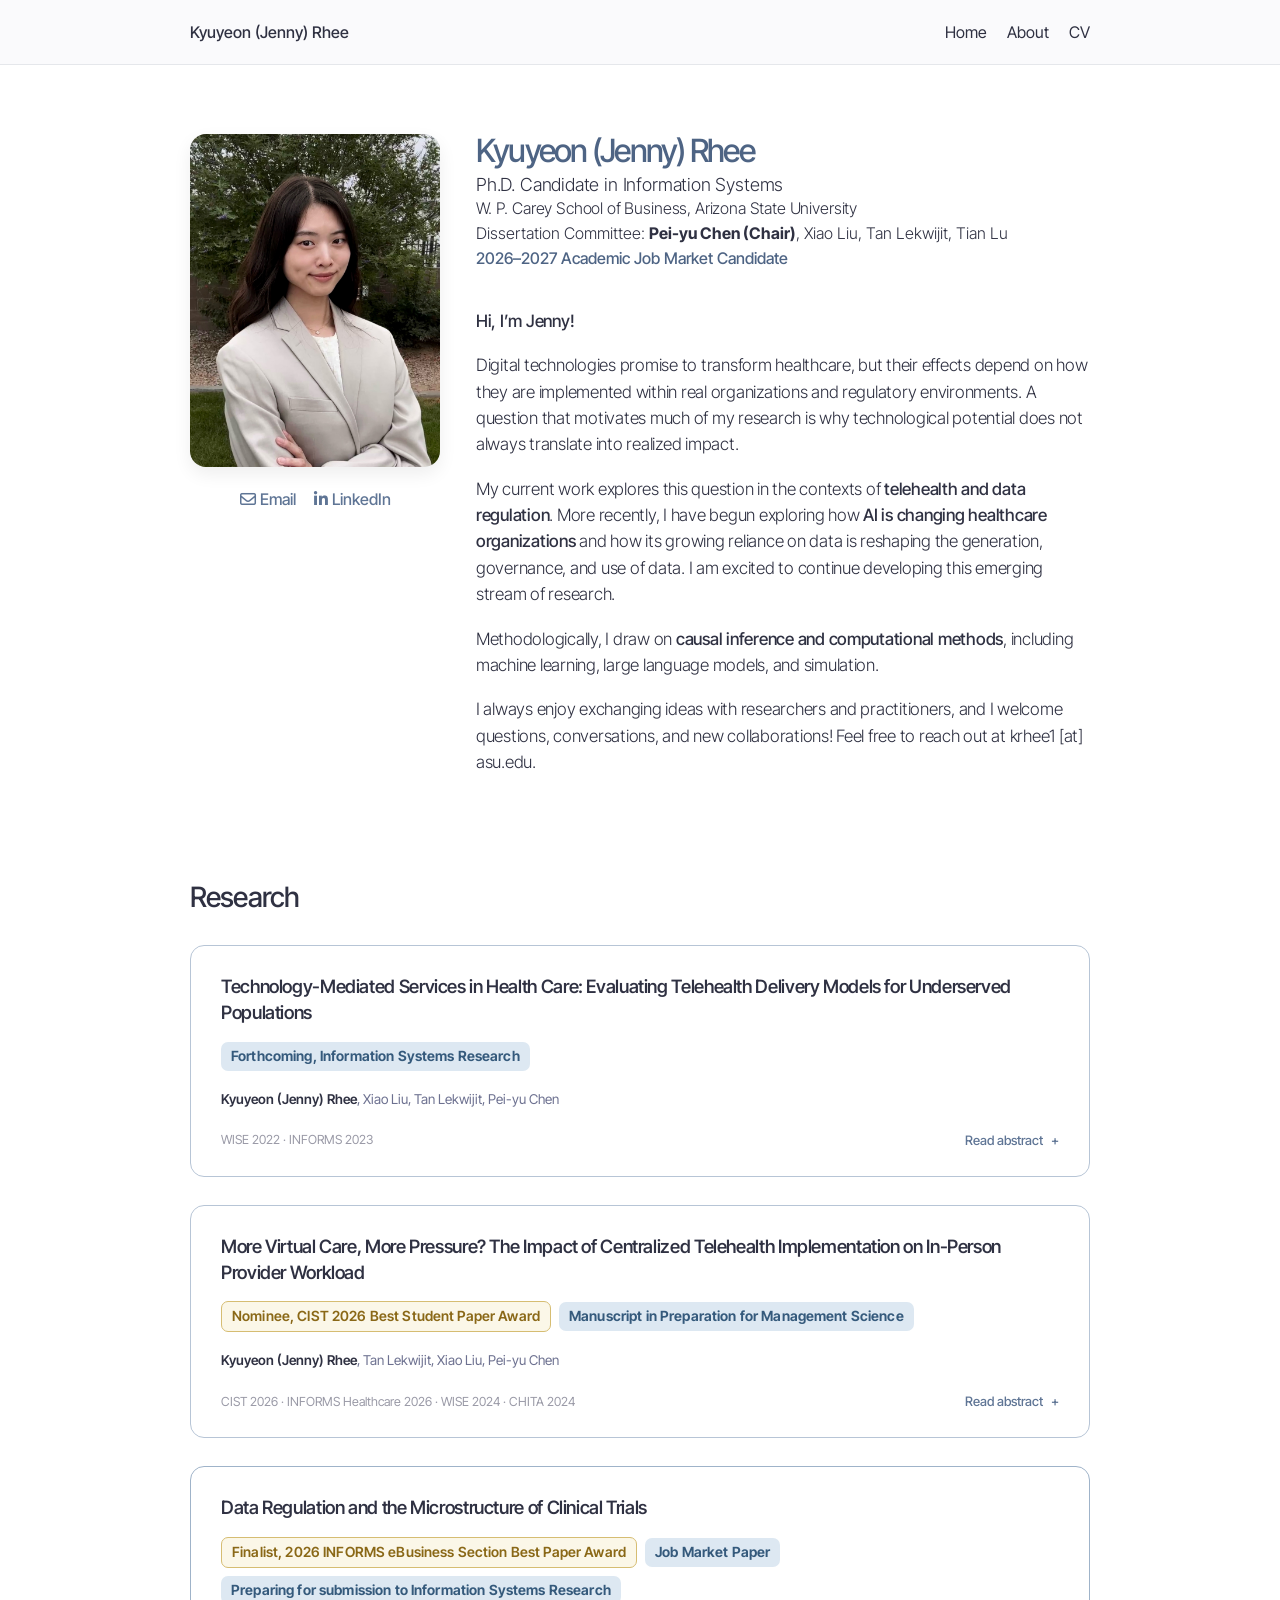
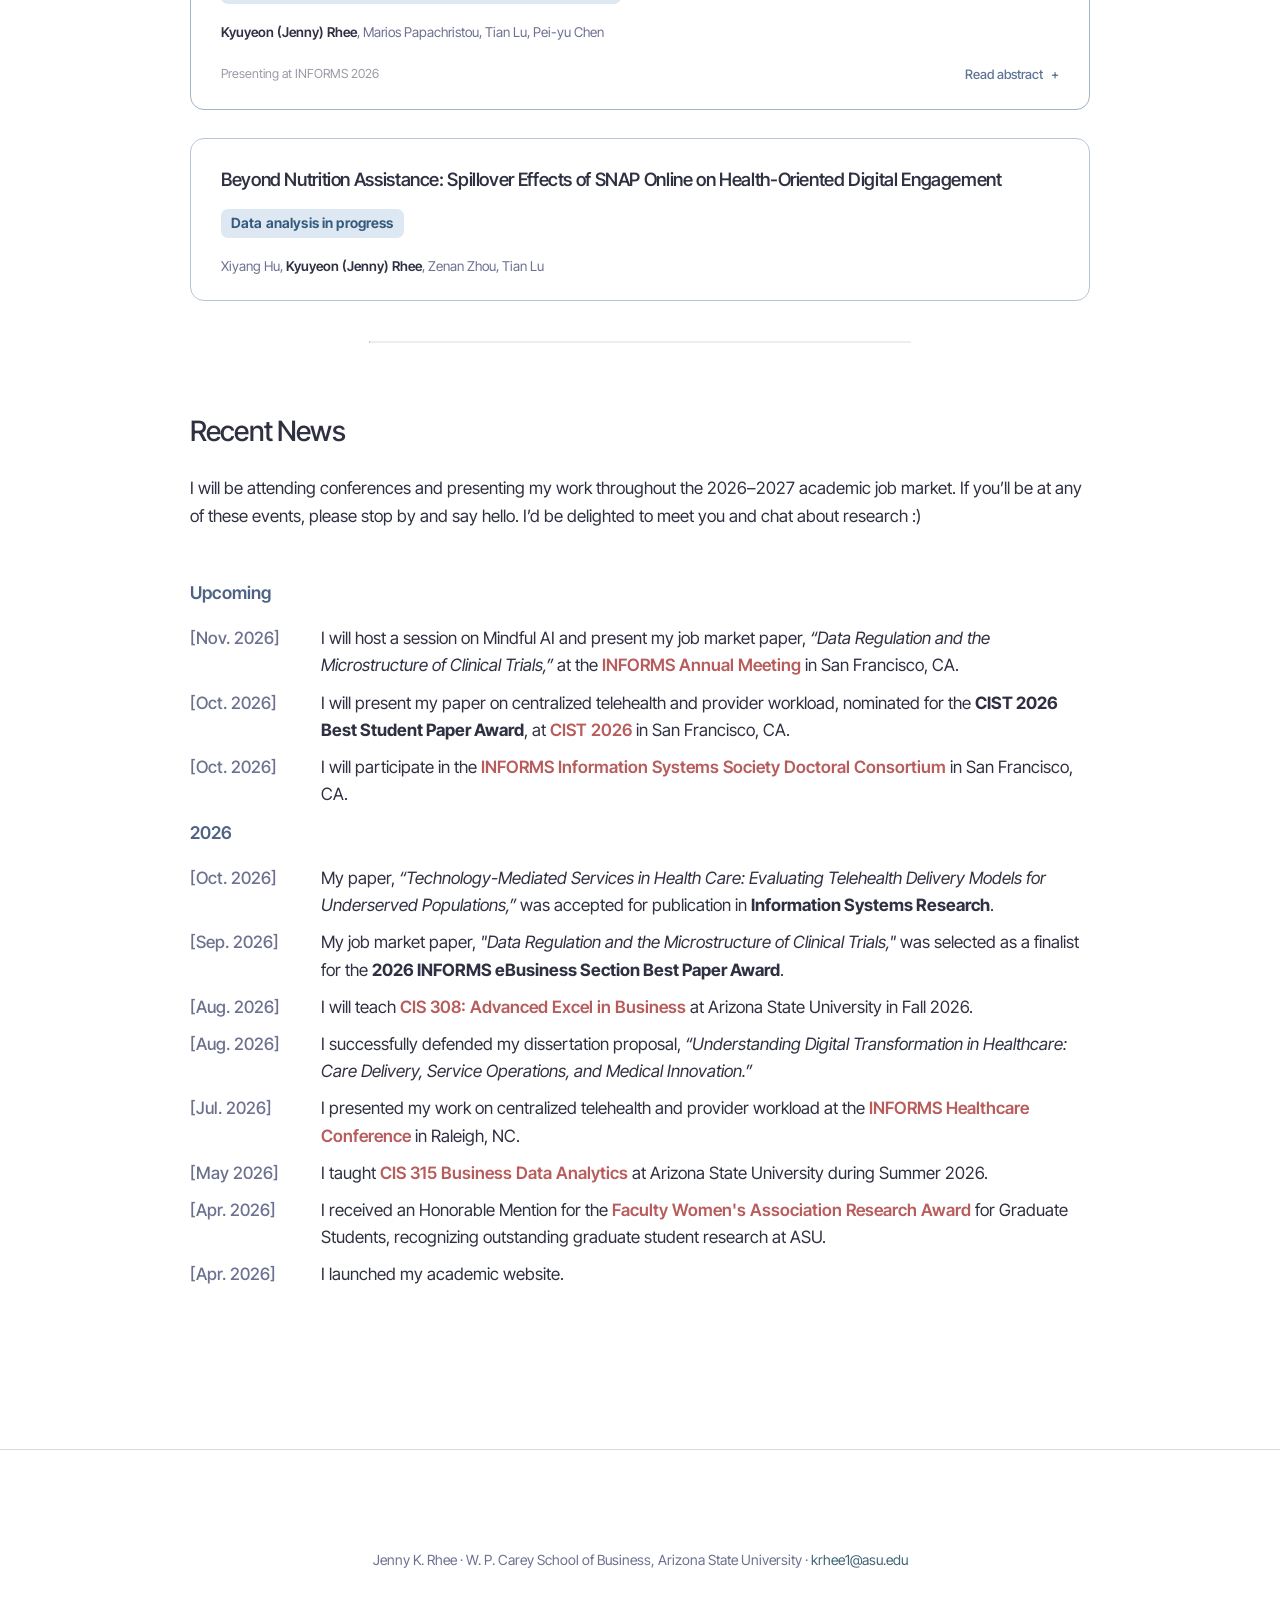
==== index.html @ 3bfa520b "Update index.html" ====
<!DOCTYPE html>
<html lang="en">
<head>
  <meta charset="UTF-8" />
  <meta name="viewport" content="width=device-width, initial-scale=1.0" />
  <title>Kyuyeon (Jenny) Rhee</title>
  <meta name="description" content="Ph.D. candidate in Information Systems at Arizona State University. Research on digital health, causal inference, and healthcare innovation.">

  <meta name="author" content="Kyuyeon Jenny Rhee">
  <meta property="og:title" content="Kyuyeon (Jenny) Rhee">
  <meta property="og:description" content="Ph.D. candidate in Information Systems at Arizona State University">
  <meta property="og:url" content="https://jennykrhee.github.io">

  <script async src="https://www.googletagmanager.com/gtag/js?id=G-296NNJGTDM"></script>
  <script>
    window.dataLayer = window.dataLayer || [];
    function gtag(){dataLayer.push(arguments);}
    gtag('js', new Date());
    gtag('config', 'G-296NNJGTDM');
  </script>


  <link rel="preconnect" href="https://fonts.googleapis.com">
  <link rel="preconnect" href="https://fonts.gstatic.com" crossorigin>
  <link href="https://fonts.googleapis.com/css2?family=Inter+Tight:wght@100..900&display=swap" rel="stylesheet">
  <link rel="stylesheet" href="css/style.css" />
  <link rel="stylesheet" href="https://cdnjs.cloudflare.com/ajax/libs/font-awesome/6.5.0/css/all.min.css">

  <link rel="icon" type="image/png" sizes="96x96" href="favicon-96x96.png">
  <link rel="apple-touch-icon" href="apple-touch-icon.png">
  <link rel="icon" type="image/png" sizes="192x192" href="icon-192.png">
  <link rel="icon" type="image/png" sizes="512x512" href="icon-512.png">
	
</head>



<body>

<!-- Navigation -->
<nav>
  <div class="nav-inner">

    <a href="index.html" class="nav-brand">
      Kyuyeon (Jenny) Rhee
    </a>

    <ul class="nav-links">
      <li>
        <a href="index.html">Home</a>
      </li>

      <li>
        <a href="about.html">About</a>
      </li>

      <li>
        <a href="cv.html">CV</a>
      </li>
    </ul>

  </div>
</nav>


<!-- Main Content -->
<main class="page-content">
  <div class="container">



<!-- About -->
<section class="home-layout fade-in" id="about">

  <div class="home-photo">
    <img src="rhee_headshot.jpg" alt="headshot" />

    <div class="contact-links">
      <a href="mailto:krhee1@asu.edu" aria-label="Email">
        <i class="fa-regular fa-envelope"></i>
        <span>Email</span>
      </a>

      <a href="https://www.linkedin.com/in/kyuyeon-jenny-rhee/"
         target="_blank"
         aria-label="LinkedIn">
        <i class="fa-brands fa-linkedin-in"></i>
        <span>LinkedIn</span>
      </a>
    </div>
  </div>

  <div class="home-main">

    <div class="home-info">
      <h1>Kyuyeon (Jenny) Rhee</h1>
      <p class="title">Ph.D. Candidate in Information Systems</p>
      <p class="affiliation">
        W. P. Carey School of Business, Arizona State University
      </p>

      <p class="committee">
        Dissertation Committee:
        <strong>Pei-yu Chen (Chair)</strong>, Xiao Liu, Tan Lekwijit, Tian Lu
      </p>

      <p class="job-market">
        2026–2027 Academic Job Market Candidate
      </p>
    </div>

    <div class="bio">

      <p>
        <strong>Hi, I’m Jenny!</strong>
      </p>

      <p>
        Digital technologies promise to transform healthcare, but their effects depend on how they are implemented within real organizations and regulatory environments. A question that motivates much of my research is why technological potential does not always translate into realized impact.
      </p>

      <p>
        My current work explores this question in the contexts of
        <strong>telehealth and data regulation</strong>.
        More recently, I have begun exploring how
        <strong>AI is changing healthcare organizations</strong>
        and how its growing reliance on data is reshaping the generation, governance, and use of data. I am excited to continue developing this emerging stream of research.
      </p>

      <p>
        Methodologically, I draw on
        <strong>causal inference and computational methods</strong>,
        including machine learning, large language models, and simulation.
      </p>

      <p>
        I always enjoy exchanging ideas with researchers and practitioners, and I welcome questions, conversations, and new collaborations!
        Feel free to reach out at krhee1 [at] asu.edu.
      </p>

    </div>

  </div>

</section>




   <!-- Education 
   <section class="education fade-in" id="education" style="animation-delay: 0.15s;">

   	<h2>Education</h2>

	<div class="edu-item">
	  <div class="edu-main">
	    <div class="edu-degree">Ph.D. in Information Systems</div>
	    <div class="edu-school">Arizona State University</div>
	  </div>
	  <div class="edu-year">2027 (expected)</div>
	</div>

	<div class="edu-item">
	  <div class="edu-main">
	    <div class="edu-degree">M.S. in Management Information Systems</div>
	    <div class="edu-school">Seoul National University</div>
	  </div>
	  <div class="edu-year">2020</div>
	</div>

	<div class="edu-item">
	  <div class="edu-main">
	    <div class="edu-degree">B.S. in Business Administration</div>
	    <div class="edu-school">Hanyang University</div>
	  </div>
	  <div class="edu-year">2018</div>
	</div>
   </section>
   <hr class="section-divider"> -->


   <!--Selected Work-->

<section class="selected-work fade-in" id="research">
  <h2>Research</h2>

  <div class="research-list">

    <!-- Paper 1 -->

    <article class="research-card featured">

      <h3>
        Technology-Mediated Services in Health Care: Evaluating Telehealth Delivery Models for Underserved Populations
      </h3>

      <div class="research-badges">
        <span class="status-badge accepted">Forthcoming, Information Systems Research</span>
      </div>

      <p class="research-authors">
        <strong>Kyuyeon (Jenny) Rhee</strong>,
        <a href="https://search.asu.edu/profile/3518572" target="_blank">Xiao Liu</a>,
        <a href="https://tanlekwijit.com/" target="_blank">Tan Lekwijit</a>,
        <a href="https://search.asu.edu/profile/2217544" target="_blank">Pei-yu Chen</a>
      </p>

      <div class="research-bottom">
        <span class="research-venue">
          WISE 2022 · INFORMS 2023
        </span>


        <button class="abstract-toggle" type="button" aria-expanded="false">
          Read abstract <span>+</span>
        </button>

      </div>

          <div class="abstract-content">
            <p>
This study examines how telehealth delivery models are associated with access to care and protocol adherence in underserved populations. While prior research reports mixed evidence on telehealth’s effectiveness, we argue that these inconsistencies arise because telehealth is not a single intervention but implemented through distinct service configurations that address different barriers. Drawing on the theoretical framework of digital economics, we conceptualize telehealth as a technology-mediated service that can alter key economic frictions, including search and verification, transportation, tracking, and setup costs. We focus on two widely adopted models—specialist-facilitated telehealth and remote telehealth—and theorize that each addresses different subsets of these frictions, leading to distinct effects on care access and protocol adherence across settings. Using panel data from U.S. Community Health Centers on mental health services, we document three findings. First, adoption of the specialist-facilitated model is associated with increased access to mental health care, particularly in areas with greater clinical need. Second, remote telehealth is not associated with increased access on average but is associated with higher adherence to standardized depression screening and follow-up protocols. These effects are consistent with improvements in screening and documentation processes rather than increases in utilization. Third, the estimated effects of both models vary across local cost environments. The access effects of specialist-facilitated telehealth are larger in areas where search and verification frictions are greater. In contrast, the effects of remote telehealth are attenuated where patient-side setup costs are high but are larger where transportation barriers and documentation frictions are greater. These findings advance a model-specific perspective on telehealth’s effects, extend the digital economics framework to technology-mediated services, and provide evidence that the estimated effects of digital health interventions vary with how delivery models interact with underlying cost environments. 

            </p>
          </div>

        </article>


    <!-- Paper 2 -->
    <article class="research-card featured">

      <h3>
        More Virtual Care, More Pressure? The Impact of Centralized Telehealth Implementation on In-Person Provider Workload
      </h3>
		
		<div class="research-badges">
		  <span class="status-badge award-badge">
		    Nominee, CIST 2026 Best Student Paper Award
		  </span>

		  <span class="status-badge">
		    Manuscript in Preparation for Management Science
		  </span>
		</div>

      <p class="research-authors">
        <strong>Kyuyeon (Jenny) Rhee</strong>,
        <a href="https://tanlekwijit.com/" target="_blank">Tan Lekwijit</a>,
        <a href="https://search.asu.edu/profile/3518572" target="_blank">Xiao Liu</a>,
        <a href="https://search.asu.edu/profile/2217544" target="_blank">Pei-yu Chen</a>
      </p>

      <div class="research-bottom">
        <span class="research-venue">
          CIST 2026 · INFORMS Healthcare 2026 · WISE 2024 · CHITA 2024
        </span>

        <button class="abstract-toggle" type="button" aria-expanded="false">
          Read abstract <span>+</span>
        </button>

      </div>

      <div class="abstract-content">
        <p>
Healthcare organizations increasingly deliver virtual care through centralized telehealth programs staffed by dedicated clinicians who are operationally separate from in-person providers. This design is intended to expand access while alleviating pressure on in-person providers, yet its consequences for that workforce remain unclear. Drawing on queueing theory, we examine in-person provider workload along three dimensions: visit volume, temporal variability, and patient complexity. We study a large U.S. health system that made an on-demand primary care telehealth program available to a randomly selected subset of its existing patients. Exploiting this random eligibility, we construct a shift-share instrumental variable for providers' telehealth exposure through their patient panels. We find that greater telehealth exposure increases in-person visit volume, raises within-month variability in demand and the likelihood of above-capacity periods, and shifts the in-person patient mix toward greater comorbidity. Complementary patient-level analyses show that telehealth visits are often followed by near-term in-person care involving both the same and different conditions, with little evidence that diversion to the virtual channel is the dominant response. These findings show that operational separation between virtual and in-person care does not insulate in-person providers from the workload consequences of telehealth. More broadly, they illustrate how adding a service channel can change not only the volume of demand reaching incumbent providers but also its timing and composition. 
        </p>
      </div>

    </article>


    <!-- Paper 3 -->
    <article class="research-card jmp">

      <h3>
        Data Regulation and the Microstructure of Clinical Trials
      </h3>


      <div class="research-badges">
        <span class="status-badge award-badge">
          Finalist, 2026 INFORMS eBusiness Section Best Paper Award
        </span>
        <span class="status-badge jmp-badge">Job Market Paper</span>
        <span class="status-badge jmp-badge">
          Preparing for submission to Information Systems Research
        </span>
      </div>


      <p class="research-authors">
        <strong>Kyuyeon (Jenny) Rhee</strong>,
        <a href="https://papachristoumarios.github.io/" target="_blank">Marios Papachristou</a>,
        <a href="https://sites.google.com/view/tianlu/home" target="_blank">Tian Lu</a>,
        <a href="https://search.asu.edu/profile/2217544" target="_blank">Pei-yu Chen</a>
      </p>

      <div class="research-bottom">
        <span class="research-venue">
          Presenting at INFORMS 2026
        </span>

        <button class="abstract-toggle" type="button" aria-expanded="false">
          Read abstract <span>+</span>
        </button>

      </div>

      <div class="abstract-content">
        <p>
Privacy regulation strengthens individuals' control over personal data but can also increase the cost of generating the data on which scientific evidence depends. While prior research has examined how privacy regulation affects whether and where organizations undertake innovative activity, much less is known about how regulation changes the evidence generated within projects that continue. We conceptualize clinical trial design as an evidence-generation strategy whose components differ in how tightly they are constrained by scientific and regulatory objectives. This framework predicts that organizations preserve more constrained components while concentrating adjustment along more flexible design margins. Exploiting cross-sponsor variation in predetermined exposure to the European Union's General Data Protection Regulation (GDPR) among industry-sponsored Phase II clinical trials, we find no detectable change in planned enrollment or primary endpoints, but find selective reductions in longitudinal secondary endpoints and shifts in trial activity away from GDPR-related jurisdictions toward alternative regions. These changes extend beyond the affected trials: trials conducted by more-exposed sponsors receive fewer subsequent citations, while geographic reallocation shifts trials toward populations sponsors had studied previously, although this pattern largely reflects geographic proximity. We then develop a counterfactual simulation of sponsors' joint informational and geographic design choices to examine responses beyond the observed GDPR regime. The simulation shows that these design choices are interdependent and that stronger fixed-entry or cross-border transfer costs can generate nonlinear and, in some cases, abrupt changes in trial design. Together, our findings identify evidence-generation design as an organizational margin of adaptation to privacy regulation and show how changes within research projects can propagate to the scientific evidence available downstream.
        </p>
      </div>

    </article>

    <!-- Paper 4 -->

    <article class="research-card featured">

      <h3>
        Beyond Nutrition Assistance: Spillover Effects of SNAP Online on Health-Oriented Digital Engagement
      </h3>

      <div class="research-badges">
        <span class="status-badge accepted">Data analysis in progress</span>
      </div>

      <p class="research-authors">
        <a href="https://xiyanghu.github.io" target="_blank">Xiyang Hu</a>,
        <strong>Kyuyeon (Jenny) Rhee</strong>,
        <a href="https://search.asu.edu/profile/3283287" target="_blank">Zenan Zhou</a>,
        <a href="https://sites.google.com/view/tianlu/home" target="_blank">Tian Lu</a>
      </p>

        </article>

  </div>
</section>

<hr class="section-divider">



<section class="news fade-in" id="news">

  <h2>Recent News</h2>

  <!-- Invitation -->
  <p class="news-invitation">
    I will be attending conferences and presenting my work throughout the 2026–2027 academic job market. If you’ll be at any of these events, please stop by and say hello. I’d be delighted to meet you and chat about research :)
  </p>

  <!-- Upcoming -->
  <div class="news-upcoming">
    <h3>Upcoming</h3>

    <ul class="news-list">

      <li>
        <span class="news-date">[Nov. 2026]</span>

        <span class="news-text">
          I will host a session on Mindful AI and present my job market paper, <em>“Data Regulation and the Microstructure of Clinical Trials,”</em> at the <a href="https://meetings.informs.org/wordpress/annual/" target="_blank" rel="noopener noreferrer"> INFORMS Annual Meeting </a> in San Francisco, CA.
        </span>
      </li>

      <li>
        <span class="news-date">[Oct. 2026]</span>

        <span class="news-text"> I will present my paper on centralized telehealth and provider workload, nominated for the <strong>CIST 2026 Best Student Paper Award</strong>, at <a href="https://cist2026.github.io" target="_blank" rel="noopener noreferrer"> CIST 2026 </a> in San Francisco, CA.
        </span>
      </li>

      <li>
        <span class="news-date">[Oct. 2026]</span>

        <span class="news-text"> I will participate in the <a href="https://cist2026.github.io/iss-events/#consortium" target="_blank" rel="noopener noreferrer"> INFORMS Information Systems Society Doctoral Consortium </a> in San Francisco, CA.
        </span>
      </li>



		


  <!-- 2026 -->
  <div class="news-year">
    <h3>2026</h3>

    <ul class="news-list">

      <li>
        <span class="news-date">[Oct. 2026]</span>

        <span class="news-text"> My paper, <em>“Technology-Mediated Services in Health Care: Evaluating Telehealth Delivery Models for Underserved Populations,”</em> was accepted for publication in <strong>Information Systems Research</strong>. </span>
      </li>

      <li>
        <span class="news-date">[Sep. 2026]</span>

        <span class="news-text"> My job market paper, <em>"Data Regulation and the Microstructure of Clinical Trials,"</em> was selected as a finalist for the <strong>2026 INFORMS eBusiness Section Best Paper Award</strong>. </span>
      </li>
		
      <li>
        <span class="news-date">[Aug. 2026]</span>

        <span class="news-text"> I will teach <a href="https://docs.google.com/document/d/1AGOR0Mczq6Ezx9ynV7mQ8wzMPBIO70Eun30edevw8bk/edit?usp=sharing" target="_blank" rel="noopener noreferrer"> CIS 308: Advanced Excel in Business </a> at Arizona State University in Fall 2026. </span>
      </li>

      <li>
        <span class="news-date">[Aug. 2026]</span>

        <span class="news-text"> I successfully defended my dissertation proposal, <em>“Understanding Digital Transformation in Healthcare: Care Delivery, Service Operations, and Medical Innovation.”</em> </span>
      </li>

      <li>
        <span class="news-date">[Jul. 2026]</span>

        <span class="news-text"> I presented my work on centralized telehealth and provider workload at the <a href="https://meetings.informs.org/wordpress/healthcare/" target="_blank" rel="noopener noreferrer"> INFORMS Healthcare Conference </a> in Raleigh, NC. </span>
      </li>

      <li>
        <span class="news-date">[May 2026]</span>

        <span class="news-text"> I taught <a href="https://docs.google.com/document/d/17JxEjjcWonciHCqz4W6uE7zC8GpWSr_G1X8rMfqsYN0/edit?tab=t.0" target="_blank" rel="noopener noreferrer"> CIS 315 Business Data Analytics </a> at Arizona State University during Summer 2026.
        </span>
      </li>

      <li>
        <span class="news-date">[Apr. 2026]</span>

        <span class="news-text"> I received an Honorable Mention for the <a href="https://www.linkedin.com/company/asufwa/" target="_blank" rel="noopener noreferrer"> Faculty Women's Association Research Award </a> for Graduate Students, recognizing outstanding graduate student research at ASU. </span>
      </li>

      <li>
        <span class="news-date">[Apr. 2026]</span>

        <span class="news-text"> I launched my academic website.
        </span>
      </li>

    </ul>
  </div>




</section>	   
  </div>
</main>

<!-- Footer -->
<footer>
  <div class="container">
    <p>
      Jenny K. Rhee · W. P. Carey School of Business, Arizona State University ·
      <a href="mailto:krhee1@asu.edu">krhee1@asu.edu</a>
    </p>
  </div>
</footer>




<script>
  document.querySelectorAll(".abstract-toggle").forEach((button) => {
    button.addEventListener("click", () => {
      const card = button.closest(".research-card");
      const expanded = card.classList.toggle("expanded");

      button.firstChild.textContent = expanded
        ? "Hide abstract "
        : "Read abstract ";

      button.setAttribute("aria-expanded", expanded);
    });
  });
</script>

<script>
  const observer = new IntersectionObserver((entries) => {
    entries.forEach((entry) => {
      if (entry.isIntersecting) {
        entry.target.classList.add("visible");
        observer.unobserve(entry.target);
      }
    });
  }, {
    threshold: 0.15
  });

  document.querySelectorAll(".fade-in").forEach((el) => {
    observer.observe(el);
  });
</script>

</body>
</html>
---- css/style.css ----
:root {
  --section-spacing: 64px;

  /* Base */
  --color-bg: #FFFFFF; /* white */
  --color-surface: #FFFFFF;
  --color-surface-muted: #FAFAFA;

  /* Text */
  --color-text: #2F3142; /* charcoal */
  --color-text-muted: #6D7190; /* light charcoal */
  --color-text-subtle: #9A9AA7; /* gray */

  /* Accent */
  --color-accent: #5F7595; /* dusty blue */
  --color-accent-strong: #4E6484; /* terracotta */
  --color-event-accent: #B85C5C;

  /* Borders */
  --color-border: #E5E7EB; /* light grayish blue */
  --color-border-soft: #E1E5EC; /* light cyan blue */
  --color-border-subtle: #ECEEF2; /* light cyan blue */

  /* Effects */
  --color-overlay: rgba(0, 0, 0, 0.35);
}

body {
  margin: 0;
  font-family: 'Inter Tight', -apple-system, BlinkMacSystemFont, 
    'Segoe UI', Roboto, sans-serif;
  color: var(--color-text);
  background-color: var(--color-bg);
  padding-top: 70px;
  font-weight: 400;
  line-height: 1.75;
}

.container {
  width: min(900px, calc(100% - 80px));
  margin: 0 auto;
  /* padding: 60px 24px; */
  padding: 64px 0;
}


section {
  margin-top: var(--section-spacing);
}

section:first-of-type {
  margin-top: 0;
}


/* Navigation */
nav {
  top: 0;
  width: 100%;

  position: fixed;

  backdrop-filter: blur(8px);
  background-color: rgba(250, 250, 252, 0.88);

  border-bottom: 1px solid var(--color-border);
  z-index: 1000;
}

.nav-inner {
  width: min(900px, calc(100% - 80px));
  margin: 0 auto;
  display: flex;
  justify-content: space-between;
  align-items: center;
  padding: 18px 0;
}

.nav-brand {
  color: var(--color-text);
  text-decoration: none;
  font-weight: 500;
}

.nav-links {
  list-style: none;
  display: flex;
  gap: 20px;
  margin: 0;
  padding: 0;
}

.nav-links a {
  color: var(--color-text);
  text-decoration: none;
}

.nav-links a,
.contact-links a {
  transition: color 0.2s ease;
}

.nav-links a:hover {
  color: var(--color-accent);
}


section {
  margin-top: 80px;
}

section:first-of-type {
  margin-top: 0;
}

/* Hero Section */
.home-layout {
  display: grid;
  grid-template-columns: 250px minmax(0, 1fr);
  gap: 36px;
  align-items: start;
}

.home-photo {
  display: flex;
  flex-direction: column;
  align-items: center;
  padding-top: 0;
}


.home-photo img {
  width: 250px;
  height: auto;
  object-fit: cover;
  display: block;
  border-radius: 16px;
  box-shadow: 0 7px 18px rgba(0,0,0,0.07);
}

.home-main {
  min-width: 0;
}

.home-info {
  flex: 1;
  min-width: 0;
  padding-top: 0;
}

.home-info h1 {
  margin-top: 0;
  margin-bottom: 6px;
  font-size: 2rem;
  font-weight: 500;
  letter-spacing: -0.055em;
  line-height: 1.05;
  color: var(--color-accent-strong);
}

.title,
.affiliation {
  font-weight: 300;
  letter-spacing: -0.01em;
  line-height: 1.25;
  color: var(--color-text);
}

.title {
  margin: 0 0 2px;
  font-size: 18px;
}

.affiliation {
  margin: 0;
}

.committee {
  margin: 4px 0 0;
  font-weight: 300;
  line-height: 1.4;
}

.job-market {
  margin: 4px 0 0;
  font-weight: 500;
  line-height: 1.35;
  color: var(--color-accent-strong);
}

h1,h2,h3,h4,h5,h6 {
    font-family: inherit;
}

h2 {
  color: var(--color-muted);
  font-weight: 500;
  position: relative;
  font-size: 1.75rem;
  letter-spacing: -0.03em;
}



.bio {
  margin-top: 38px;
  max-width: 820px;
  font-size: 17px;
  font-weight: 300;
  line-height: 1.55;
  letter-spacing: -0.015em;
  color: var(--color-text);
}

.bio p {
  margin: 0 0 18px;
}

.bio strong {
  font-weight: 500;
}

.bio + .bio {
  margin-top: 14px;
}

.contact-note {
  margin-top: 20px;
  font-size: 14px;
  color: var(--color-text-muted);
  line-height: 1.6;
}

/* Buttons / Links */
.contact-links {
  margin-top: 18px;
  display: flex;
  gap: 18px;
}
.contact-links a {
  text-decoration: none;
  color: var(--color-accent);
  font-weight: 500;
  transition: color 0.2s ease, opacity 0.2s ease;
}

.contact-links a:hover {
  color: var(--color-accent-strong);
  text-decoration: underline;
}

/* Sections */

.home-section h2 {
  color: #3F6476;
  font-weight: 500;
  position: relative;
}

.home-section h2::after {
  content: "";
  display: block;
  width: 32px;
  height: 2px;
  background: #DDE5EA;
  margin-top: 6px;
}

/* Research */
.research-item {
  line-height: 1.6;
}

.research-summary {
  margin-top: 10px;
  color: #4A4F55;
}


.section-divider {
  width: 60%;
  margin: 40px auto;
  border-top: 1px solid var(--color-border-subtle);
}

/* Footer */
footer {
  margin-top: 60px;
  padding: 20px;
  text-align: center;
  font-size: 14px;
  color: var(--color-text-muted);
  border-top: 1px solid #D8DAD6;
}

footer a {
  color: #3F6476;
  text-decoration: none;
}

footer a:hover {
  text-decoration: underline;
}

/* Responsive */
@media (max-width: 768px) {
  nav {
    backdrop-filter: blur(6px);
  }

  .nav-inner {
    width: calc(100% - 32px);
    padding: 12px 0;
    align-items: flex-start;
  }

  .nav-brand {
    font-size: 0.95rem;
    line-height: 1.2;
  }

  .nav-links {
    gap: 6px;
  }

  .nav-links a {
    font-size: 0.95rem;
    line-height: 1.2;
  }
  .nav-menu-overlay {
    padding: 12px 16px;
  }

  .nav-menu-content {
    padding: 12px 0;
  }
  .home-hero {
    flex-direction: column;
    align-items: center;
  }

  .home-photo img {
    width: 175px;
  }
  body {
    padding-top: 56px;
  }
  }
}

/* Animations */
.fade-in {
  opacity: 0;
  transform: translateY(10px);
  transition: opacity 0.8s ease, transform 0.8s ease;
}

.fade-in.visible {
  opacity: 1;
  transform: translateY(0);
}

@keyframes fadeIn {
  to {
    opacity: 1;
    transform: translateY(0);
  }
}

.topic-chips {
  margin-top: 18px;
  display: flex;
  flex-wrap: wrap;
  gap: 10px;
}

.chip {
  font-size: 11.5px;
  letter-spacing: 0.05em;
  text-transform: uppercase;
  color: var(--color-text-muted);
}

.chip::after {
  content: "·";
  margin-left: 10px;
  color: #B8C2D0;
}

.chip:last-child::after {
  content: "";
}

.education {
  margin-top: 50px;
}

.edu-item {
  display: flex;
  justify-content: space-between;
  align-items: flex-start;
  margin-bottom: 20px;
}

.edu-main {
  max-width: 75%;
}

.edu-degree {
  font-weight: 500;
}

.edu-school {
  font-size: 14px;
  color: #5F656B;
}

.edu-year {
  font-size: 13px;
}

<!--research-->
.research-list {
  display: flex;
  flex-direction: column;
}

.research-card {
  margin-bottom: 28px;
  padding: 28px 30px 24px;
  border: 1px solid var(--color-border-soft);
  border-radius: 14px;
  background: var(--color-surface);
  transition: border-color 0.2s ease, box-shadow 0.2s ease;
}

.research-card:last-child {
  margin-bottom: 0;
}

.research-card:hover {
  border-color: #C7D0DC;
  box-shadow: 0 8px 28px rgba(0, 0, 0, 0.05);
}

.research-card.featured {
  border-color: #B7C5D6;
}

.research-card.jmp {
  border-color: #9FB3C9;
}

.research-card h3 {
  margin: 0 0 16px;
  max-width: 850px;
  font-size: 1.15rem;
  font-weight: 550;
  line-height: 1.4;
  letter-spacing: -0.02em;
  color: var(--color-text);
}


.research-badges {
  display: flex;
  align-items: center;
  gap: 8px;
  flex-wrap: wrap;
  margin: 0px 0 18px;
}

.status-badge {
  display: inline-flex;
  align-items: center;
  padding: 6px 10px;
  border-radius: 7px;
  font-size: 14px;
  line-height: 1.2;
  letter-spacing: 0.01em;
  font-weight: 650;
  color: #355A7C;
  background: #DDE8F2;
}

.status-badge.accepted {
  color: #355A7C;
  background: #DDE8F2;
}

.jmp-badge {
  color: #355A7C;
  background: #DDE8F2;
}

.award-badge {
  color: #8a6817;
  background-color: #fbf7e8;
  border: 1px solid #d6bd72;
  font-weight: 600;
  letter-spacing: 0.01em;
}

.research-authors {
  margin: 0;
  font-size: 13.5px;
  line-height: 1.5;
  color: var(--color-text-muted);
}

.research-authors strong {
  font-weight: 600;
  color: var(--color-text);
}

.research-authors a {
  color: inherit;
  text-decoration: none;
}

.research-authors a:hover {
  color: var(--color-accent);
  text-decoration: underline;
}

.research-bottom {
  display: flex;
  align-items: center;
  justify-content: space-between;
  gap: 20px;
  margin-top: 20px;
}

.research-venue {
  font-size: 12.5px;
  color: var(--color-text-subtle);
}

.abstract-toggle {
  border: 0;
  padding: 0;
  background: transparent;
  font: inherit;
  font-size: 13px;
  font-weight: 500;
  color: var(--color-accent);
  cursor: pointer;
  white-space: nowrap;
}

.abstract-toggle:hover {
  color: var(--color-accent-strong);
}

.abstract-toggle span {
  display: inline-block;
  margin-left: 5px;
}

.abstract-content {
  display: none;
  margin-top: 22px;
  padding-top: 20px;
  border-top: 1px solid var(--color-border-subtle);
  max-width: 900px;
}

.research-card.expanded .abstract-content {
  display: block;
}

.news {
  margin-top: 64px;
}

.news h2 {
  margin: 0 0 18px;
}

.news-upcoming h3 {
  color: var(--color-event-accent);
  font-weight: 650;
}

.news-upcoming .news-date {
  color: var(--color-text-muted);
  font-weight: 500;
}

.news-upcoming .news-text {
  color: var(--color-text);
  font-weight: 400;
}

.news-upcoming .news-text a {
  color: var(--color-event-accent);
  font-weight: 600;
  text-decoration: none;
}

.news-upcoming .news-text a:hover {
  text-decoration: underline;
}

.news-year {
  margin-bottom: 36px;
}
.news h3 {
  margin: 0 0 16px;
  font-size: 1.1rem;
  font-weight: 600;
  color: var(--color-accent-strong);
}

.news-list {
  list-style: none;
  margin: 0;
  padding: 0;
}

.news-list li {
  display: grid;
  grid-template-columns: 115px minmax(0, 1fr);
  column-gap: 16px;
  align-items: start;
  margin-bottom: 10px;
  font-size: 17px;
  line-height: 1.6;
}

.news-list li::before {
  position: absolute;
  left: 0;
  color: var(--color-text-muted);
}

.news-date {
  color: var(--color-text-muted);
  font-weight: 450;
  white-space: nowrap;
}

.news-list a {
  color: var(--color-accent-strong);
  text-decoration: none;
}

.news-list a:hover {
  text-decoration: underline;
}

.news-invitation {
  max-width: 100%;
  margin: 0 0 48px;
  font-size: 17px;
  line-height: 1.65;
}

.abstract-content p {
  margin: 0 0 12px;
  font-size: 16px;
  line-height: 1.75;
  color: #444A52;
}

.abstract-content p:last-child {
  margin-bottom: 0;
}

body.modal-open {
  overflow: hidden;
}



html {
  scroll-behavior: smooth;
}

section {
  scroll-margin-top: 90px; /* clears the fixed nav */
}


/* About */
.about-page {
  max-width: 680px;
  margin-left: auto;
  margin-right: auto;
}

.about-framework {
  width: 900px;
  max-width: calc(100vw - 80px);

  margin-top: 48px;
  margin-bottom: 48px;

  position: relative;
  left: 50%;
  transform: translateX(-50%);
}

.about-framework img {
  display: block;
  width: 100%;
  height: auto;
}

.about-divider {
  margin: 52px 0 44px;
  border: 0;
  border-top: 1px solid var(--color-border-subtle);
}

.about-education {
  margin-top: 0;
}

.about-education h2 {
  margin: 0 0 28px;
  font-size: 1.55rem;
}

.about-education .edu-item {
  display: flex;
  justify-content: space-between;
  align-items: flex-start;
  margin-bottom: 22px;
}

.about-education .edu-degree {
  font-size: 16px;
  font-weight: 500;
}

.about-education .edu-school {
  margin-top: 2px;
  font-size: 14px;
  color: var(--color-text-muted);
}

.about-education .edu-year {
  margin-left: 24px;
  font-size: 14px;
  color: var(--color-text-muted);
  white-space: nowrap;
}

.about-page h1 {
  margin-top: 0;
}

.about-placeholder {
  width: 100%;
}

.about-placeholder p {
  margin: 0 0 22px;
  font-size: 17px;
  line-height: 1.65;
}

@media (max-width: 768px) {
  .about-framework {
    width: calc(100vw - 32px);
    max-width: none;
    margin-top: 36px;
    margin-bottom: 36px;
  }
}
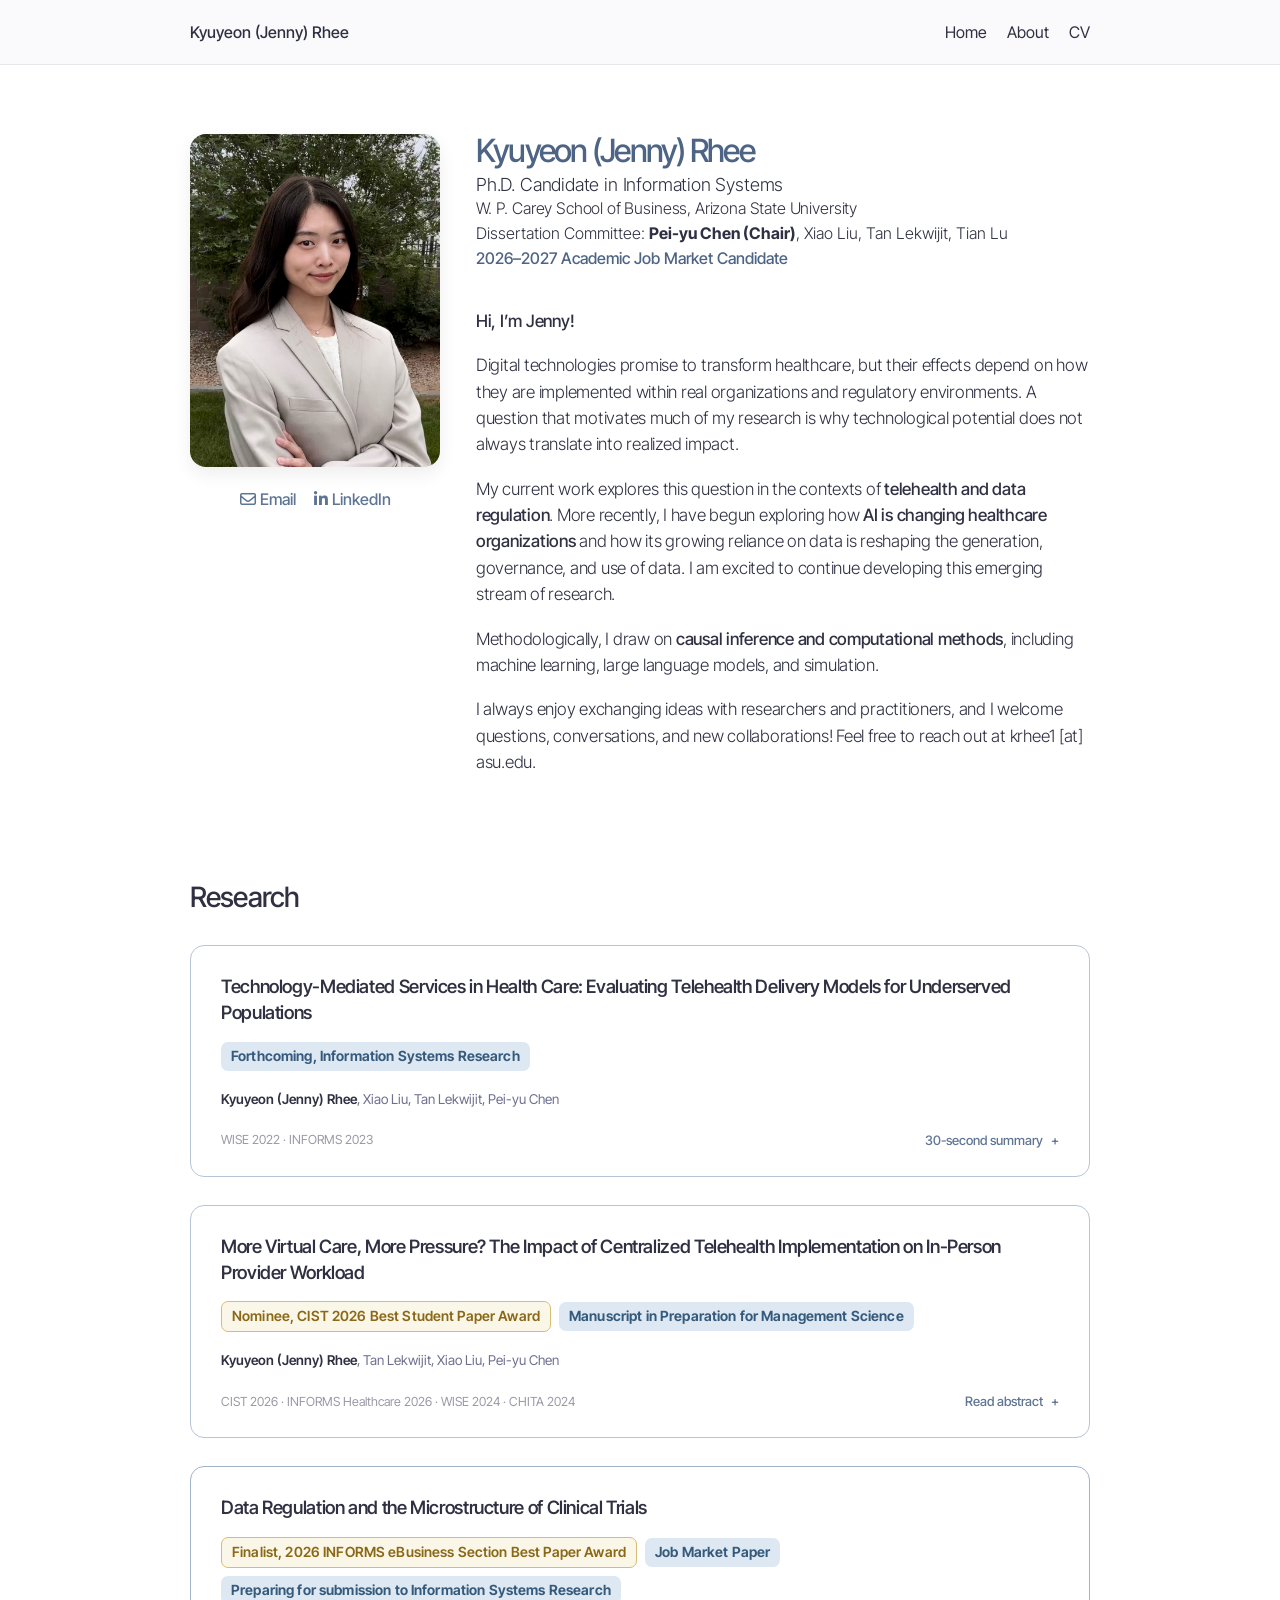
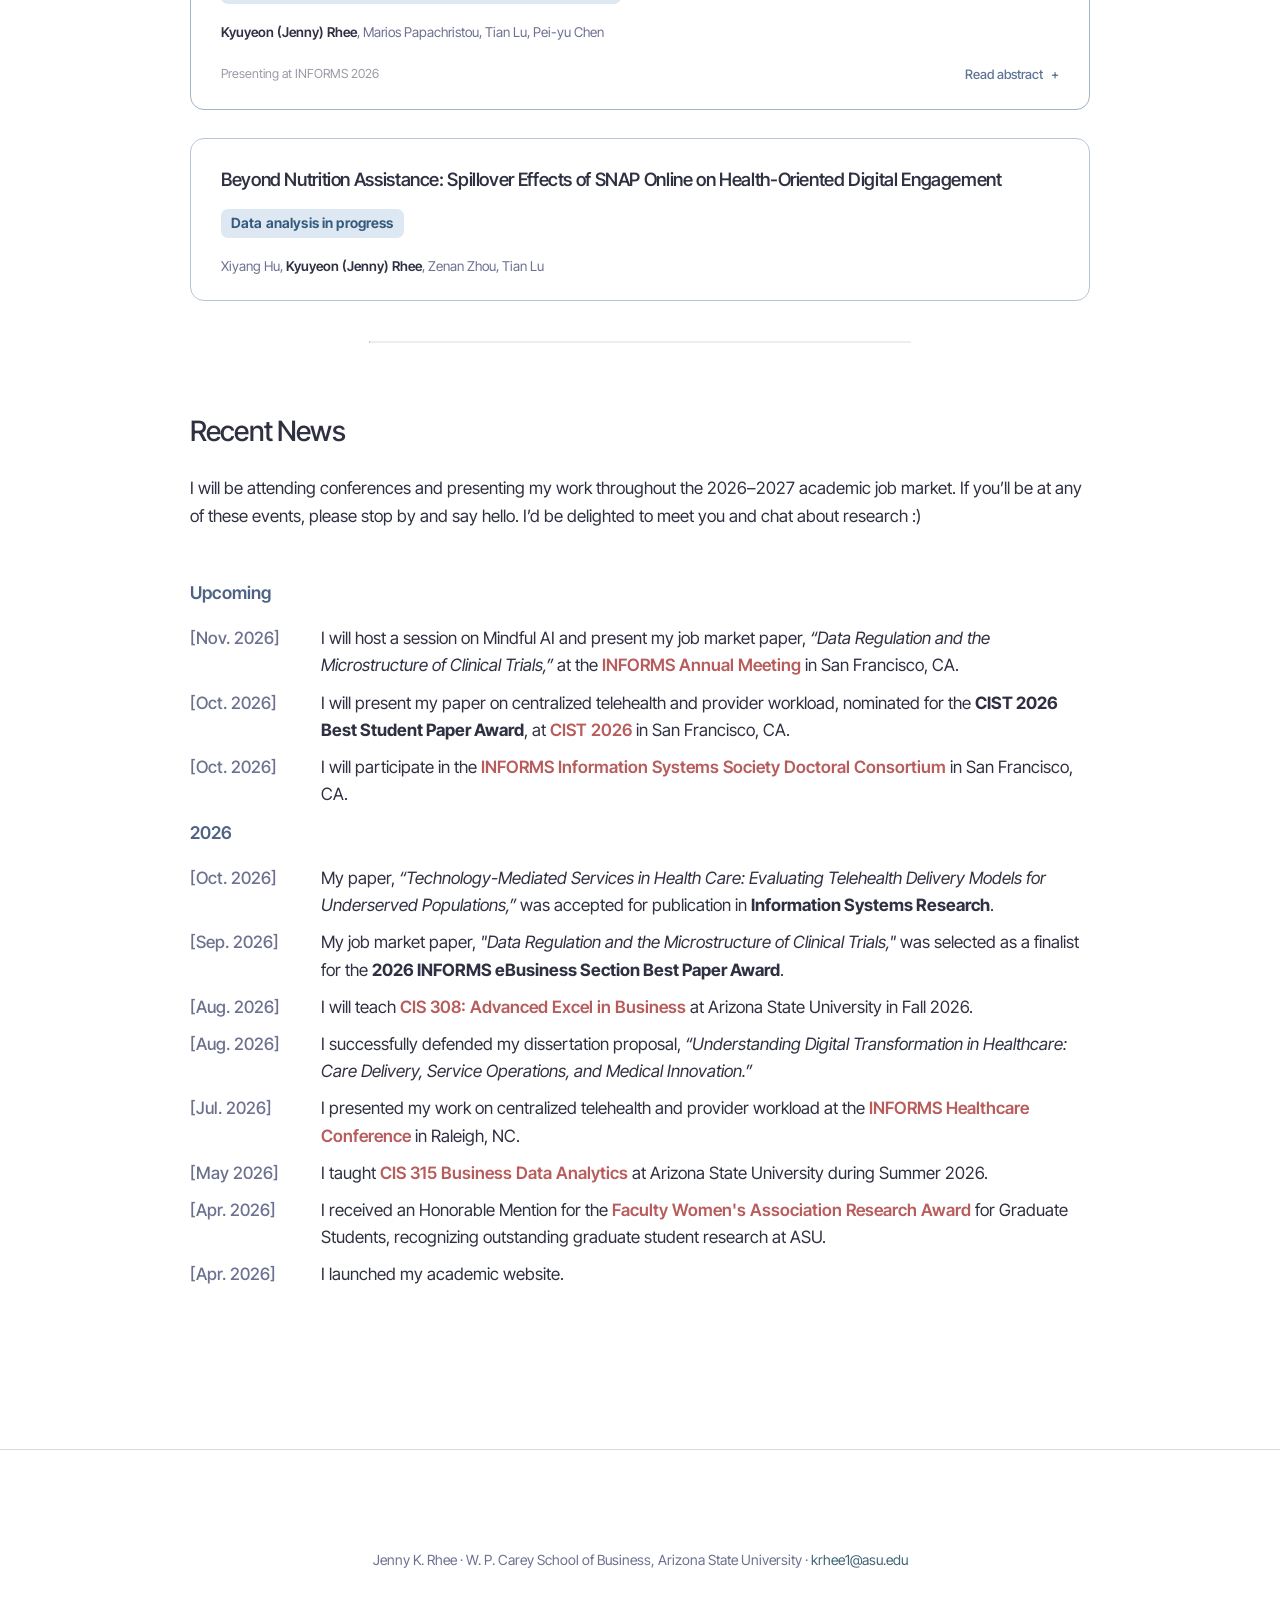
==== commit 2de78f56: "Update index.html" ====
--- a/index.html
+++ b/index.html
@@ -212,14 +212,15 @@
 
 
         <button class="abstract-toggle" type="button" aria-expanded="false">
-          Read abstract <span>+</span>
+          30-second summary <span>+</span>
         </button>
 
+		  
       </div>
 
           <div class="abstract-content">
             <p>
-This study examines how telehealth delivery models are associated with access to care and protocol adherence in underserved populations. While prior research reports mixed evidence on telehealth’s effectiveness, we argue that these inconsistencies arise because telehealth is not a single intervention but implemented through distinct service configurations that address different barriers. Drawing on the theoretical framework of digital economics, we conceptualize telehealth as a technology-mediated service that can alter key economic frictions, including search and verification, transportation, tracking, and setup costs. We focus on two widely adopted models—specialist-facilitated telehealth and remote telehealth—and theorize that each addresses different subsets of these frictions, leading to distinct effects on care access and protocol adherence across settings. Using panel data from U.S. Community Health Centers on mental health services, we document three findings. First, adoption of the specialist-facilitated model is associated with increased access to mental health care, particularly in areas with greater clinical need. Second, remote telehealth is not associated with increased access on average but is associated with higher adherence to standardized depression screening and follow-up protocols. These effects are consistent with improvements in screening and documentation processes rather than increases in utilization. Third, the estimated effects of both models vary across local cost environments. The access effects of specialist-facilitated telehealth are larger in areas where search and verification frictions are greater. In contrast, the effects of remote telehealth are attenuated where patient-side setup costs are high but are larger where transportation barriers and documentation frictions are greater. These findings advance a model-specific perspective on telehealth’s effects, extend the digital economics framework to technology-mediated services, and provide evidence that the estimated effects of digital health interventions vary with how delivery models interact with underlying cost environments. 
+This study starts from a puzzle: evidence on telehealth’s effectiveness is mixed. I argue that’s because telehealth isn’t a single intervention. I distinguish between two delivery models: one that connects patients at clinics with external specialists, and another that connects patients at home with their providers. The first relaxes search and verification frictions and is associated with greater access to mental health care; the second relaxes transportation and tracking frictions and is associated with better adherence to clinical protocols. So the question is not simply whether telehealth works, but which model works, for whom, and why.
 
             </p>
           </div>
@@ -264,7 +265,7 @@
 
       <div class="abstract-content">
         <p>
-Healthcare organizations increasingly deliver virtual care through centralized telehealth programs staffed by dedicated clinicians who are operationally separate from in-person providers. This design is intended to expand access while alleviating pressure on in-person providers, yet its consequences for that workforce remain unclear. Drawing on queueing theory, we examine in-person provider workload along three dimensions: visit volume, temporal variability, and patient complexity. We study a large U.S. health system that made an on-demand primary care telehealth program available to a randomly selected subset of its existing patients. Exploiting this random eligibility, we construct a shift-share instrumental variable for providers' telehealth exposure through their patient panels. We find that greater telehealth exposure increases in-person visit volume, raises within-month variability in demand and the likelihood of above-capacity periods, and shifts the in-person patient mix toward greater comorbidity. Complementary patient-level analyses show that telehealth visits are often followed by near-term in-person care involving both the same and different conditions, with little evidence that diversion to the virtual channel is the dominant response. These findings show that operational separation between virtual and in-person care does not insulate in-person providers from the workload consequences of telehealth. More broadly, they illustrate how adding a service channel can change not only the volume of demand reaching incumbent providers but also its timing and composition. 
+I study a health system that adopted centralized telehealth: a dedicated team provides virtual care, while primary care providers keep seeing patients in person. This design is meant to expand access while shielding in-person providers from additional burden. Whether it does, however, is unclear. For a provider, burden depends not just on how much demand arrives, but on when it arrives and who arrives. Exploiting random eligibility for the program, I find that instead of being shielded, in-person providers see more patients, face more volatile demand, and treat a sicker patient mix. In other words, telehealth doesn’t just take demand away from the clinic. It changes what’s left behind.
         </p>
       </div>
 
@@ -310,7 +311,7 @@
 
       <div class="abstract-content">
         <p>
-Privacy regulation strengthens individuals' control over personal data but can also increase the cost of generating the data on which scientific evidence depends. While prior research has examined how privacy regulation affects whether and where organizations undertake innovative activity, much less is known about how regulation changes the evidence generated within projects that continue. We conceptualize clinical trial design as an evidence-generation strategy whose components differ in how tightly they are constrained by scientific and regulatory objectives. This framework predicts that organizations preserve more constrained components while concentrating adjustment along more flexible design margins. Exploiting cross-sponsor variation in predetermined exposure to the European Union's General Data Protection Regulation (GDPR) among industry-sponsored Phase II clinical trials, we find no detectable change in planned enrollment or primary endpoints, but find selective reductions in longitudinal secondary endpoints and shifts in trial activity away from GDPR-related jurisdictions toward alternative regions. These changes extend beyond the affected trials: trials conducted by more-exposed sponsors receive fewer subsequent citations, while geographic reallocation shifts trials toward populations sponsors had studied previously, although this pattern largely reflects geographic proximity. We then develop a counterfactual simulation of sponsors' joint informational and geographic design choices to examine responses beyond the observed GDPR regime. The simulation shows that these design choices are interdependent and that stronger fixed-entry or cross-border transfer costs can generate nonlinear and, in some cases, abrupt changes in trial design. Together, our findings identify evidence-generation design as an organizational margin of adaptation to privacy regulation and show how changes within research projects can propagate to the scientific evidence available downstream.
+This paper examines how privacy regulation affects clinical trial design. Clinical trials generate evidence whose value can extend well beyond the sponsoring firm, while sponsors bear the costs of collecting and governing that data. The GDPR increased those costs for trials with European sites. Because European patients are not required for drug approval, sponsors can either comply or bypass, and each option carries a different cost, making the response a business choice rather than a legal mandate. Comparing sponsors with different pre-GDPR exposure to Europe, I find little change in planned enrollment or core measures of trial success, but selective reductions in longer-term and supplementary measures and shifts in trial activity away from GDPR jurisdictions. These changes matter downstream: trials conducted by more-exposed sponsors receive fewer citations from subsequent research, while geographic shifts move trials toward populations sponsors had studied before. The results suggest that firms preserve the components of evidence generation that are more tightly constrained by regulatory requirements, while adjusting more flexible margins.
         </p>
       </div>
 
@@ -472,8 +473,8 @@
       const expanded = card.classList.toggle("expanded");
 
       button.firstChild.textContent = expanded
-        ? "Hide abstract "
-        : "Read abstract ";
+        ? "Hide summary "
+        : "Read summary ";
 
       button.setAttribute("aria-expanded", expanded);
     });
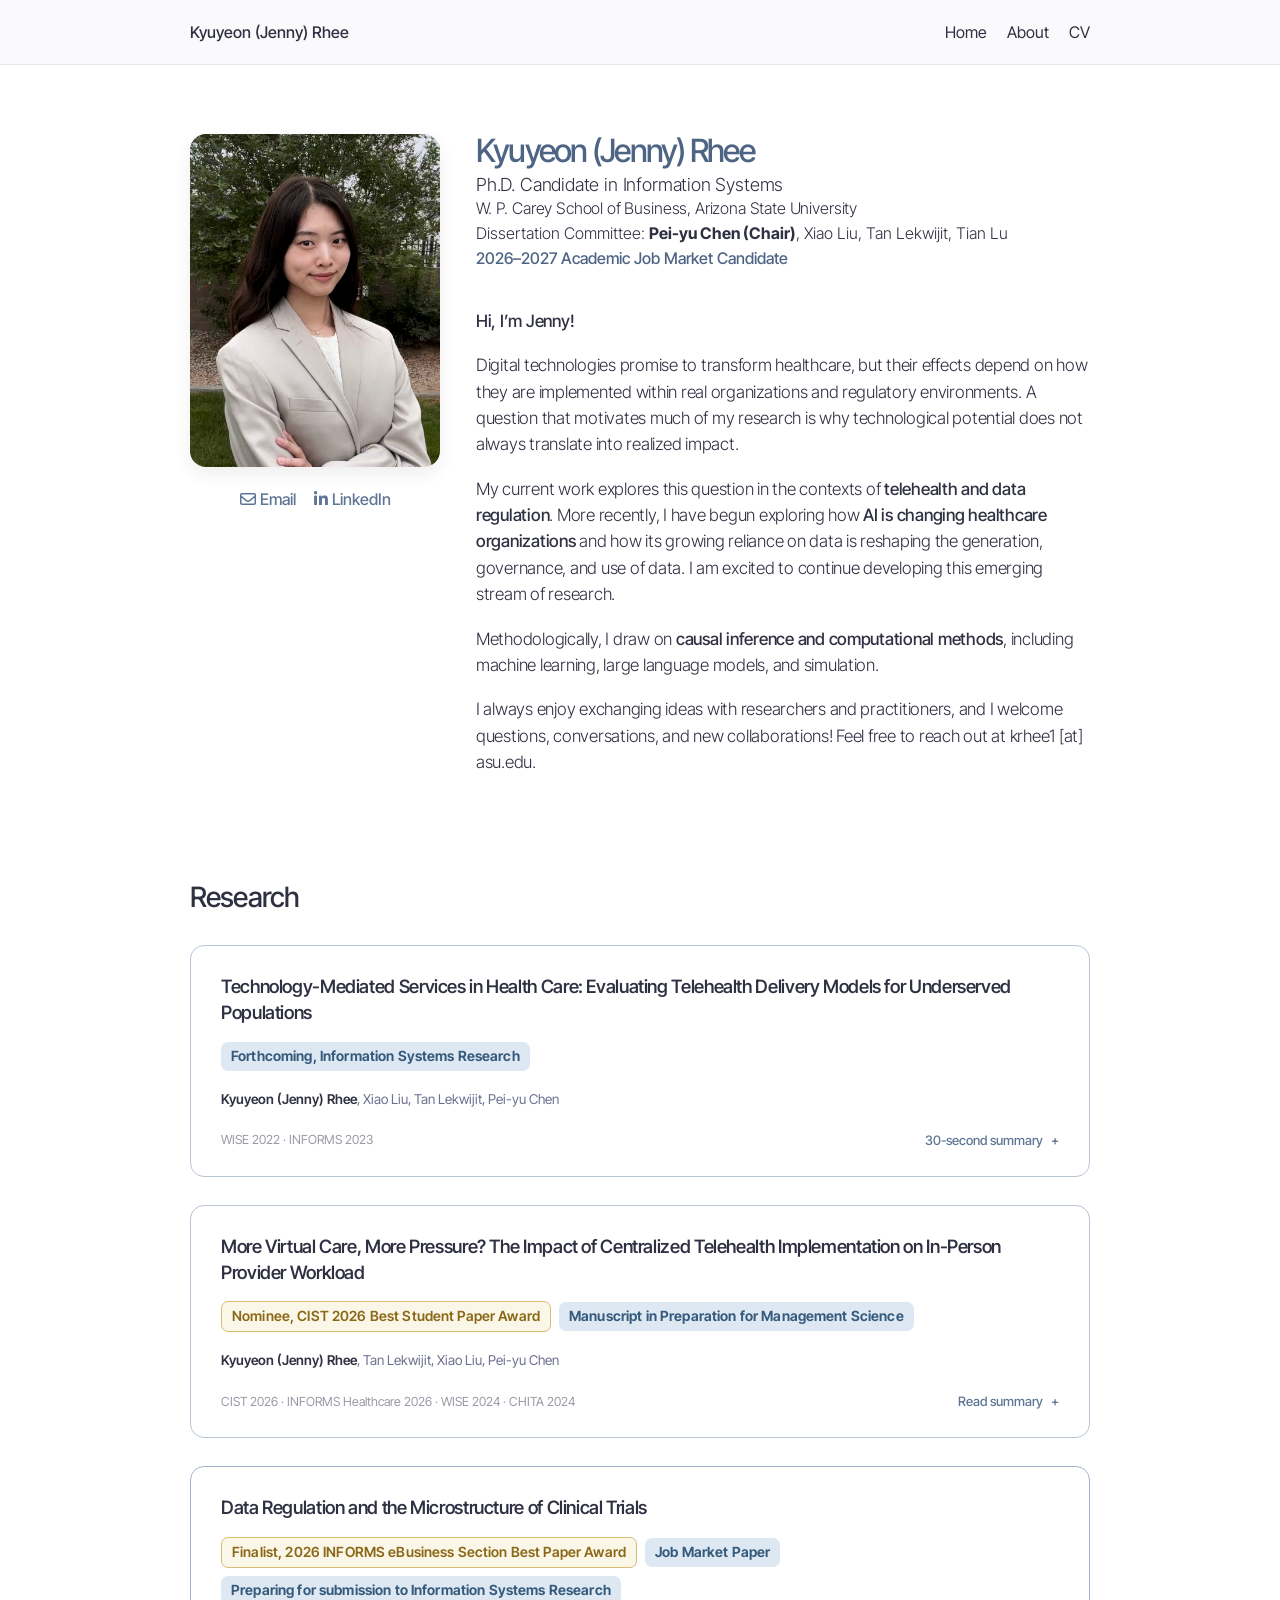
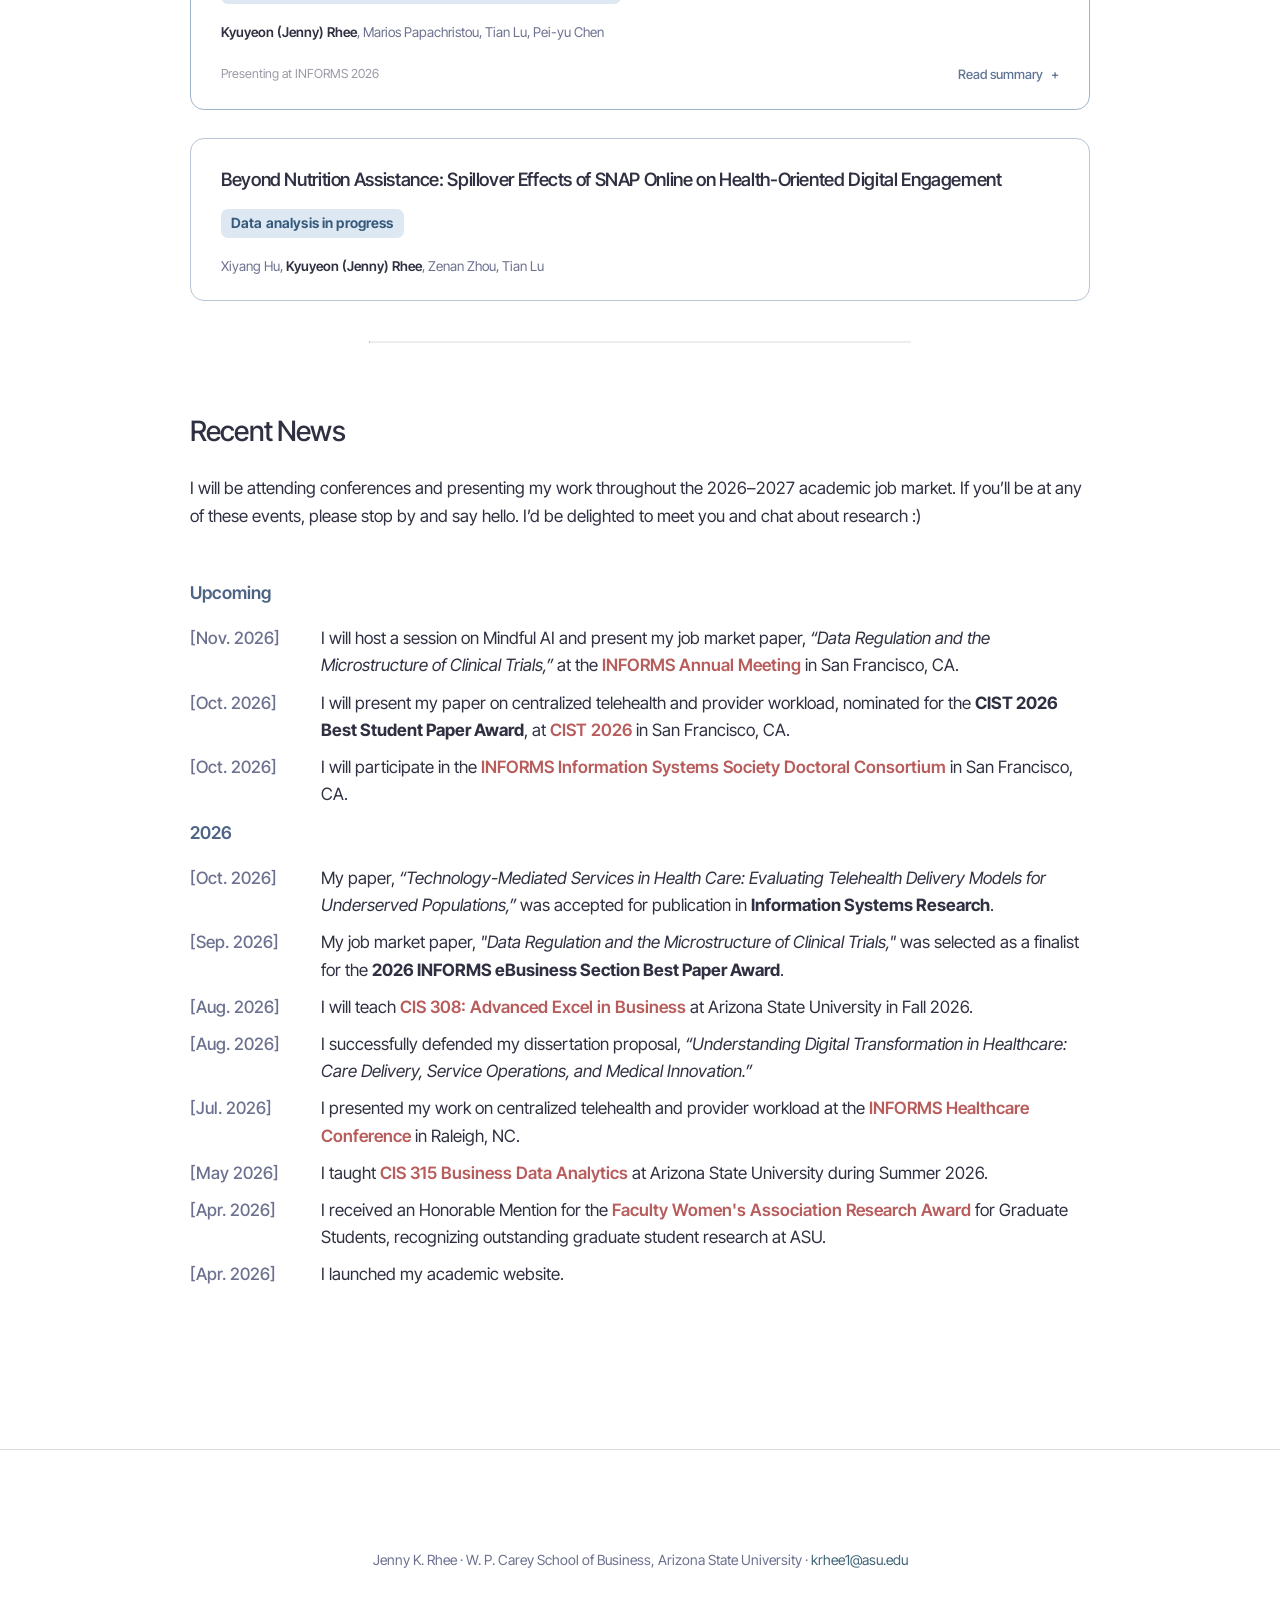
==== commit a3da644c: "Update index.html" ====
--- a/index.html
+++ b/index.html
@@ -258,7 +258,7 @@
         </span>
 
         <button class="abstract-toggle" type="button" aria-expanded="false">
-          Read abstract <span>+</span>
+          Read summary <span>+</span>
         </button>
 
       </div>
@@ -304,7 +304,7 @@
         </span>
 
         <button class="abstract-toggle" type="button" aria-expanded="false">
-          Read abstract <span>+</span>
+          Read summary <span>+</span>
         </button>
 
       </div>
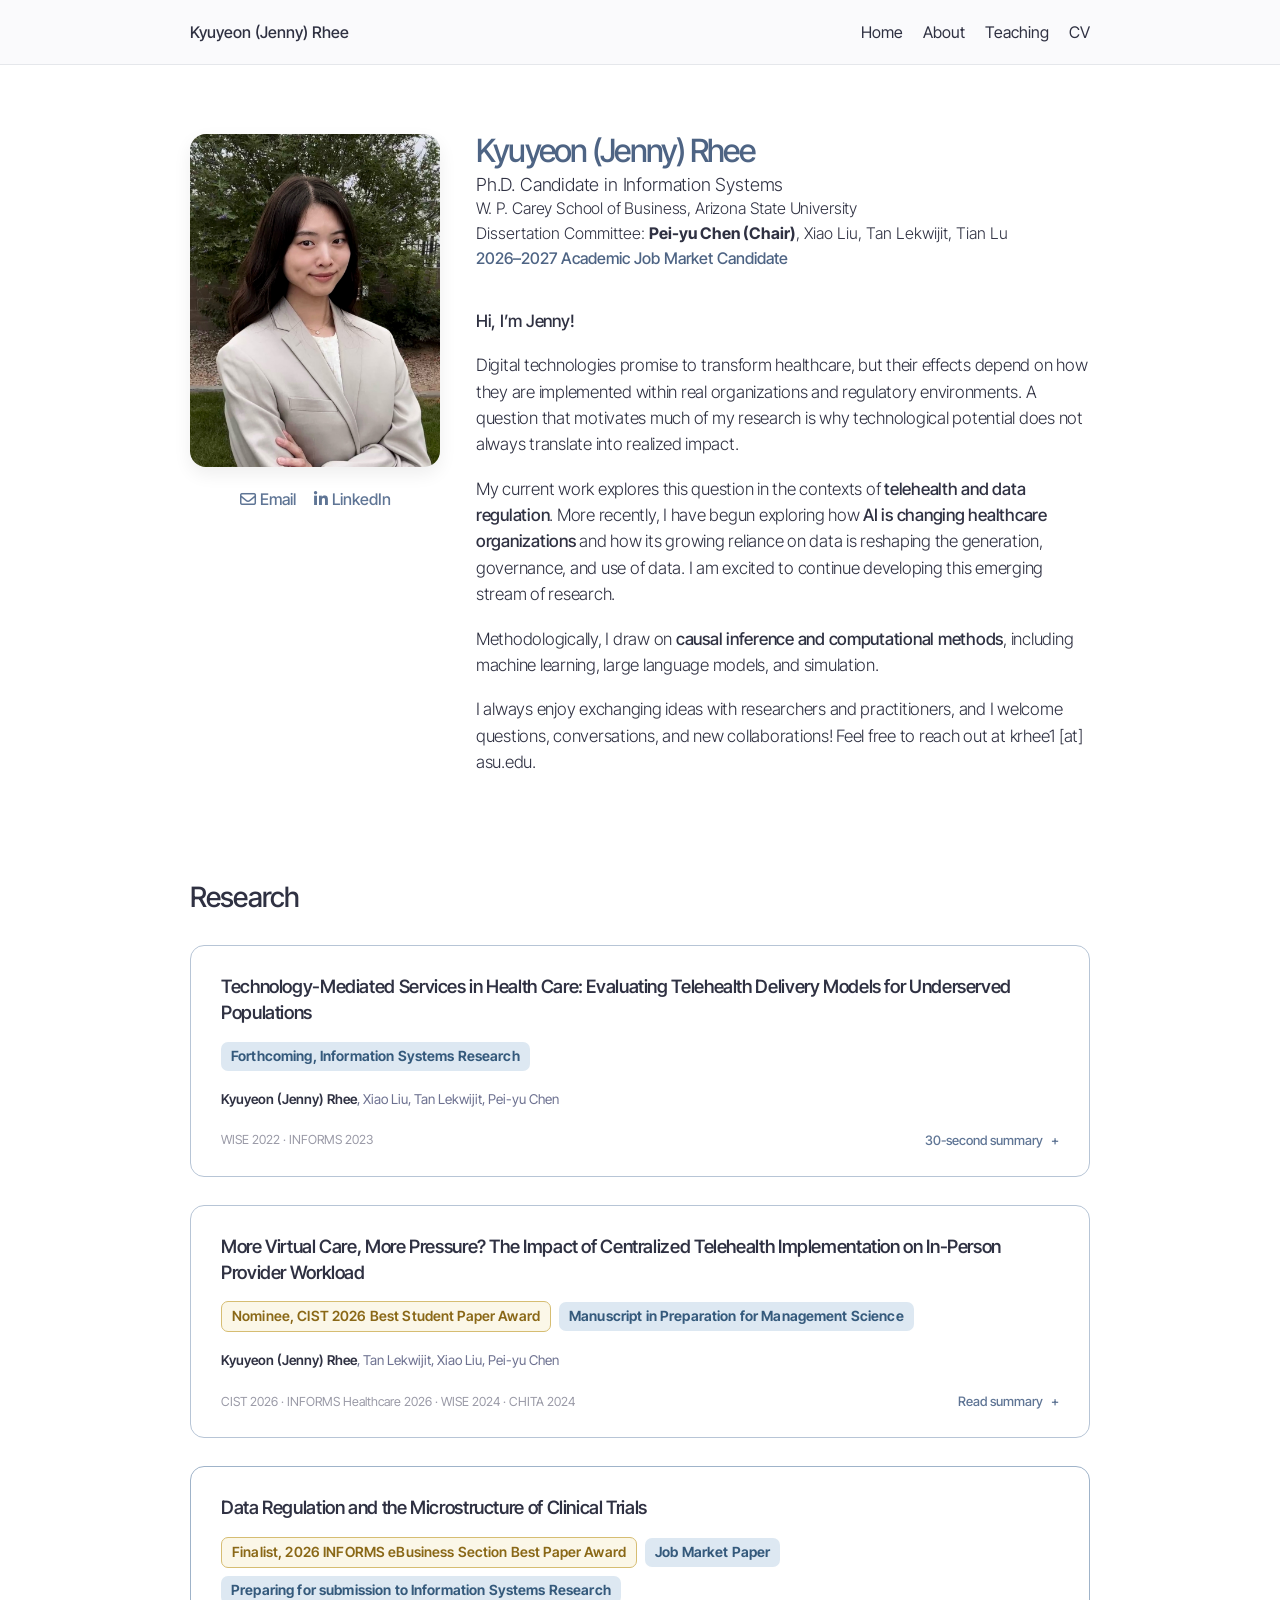
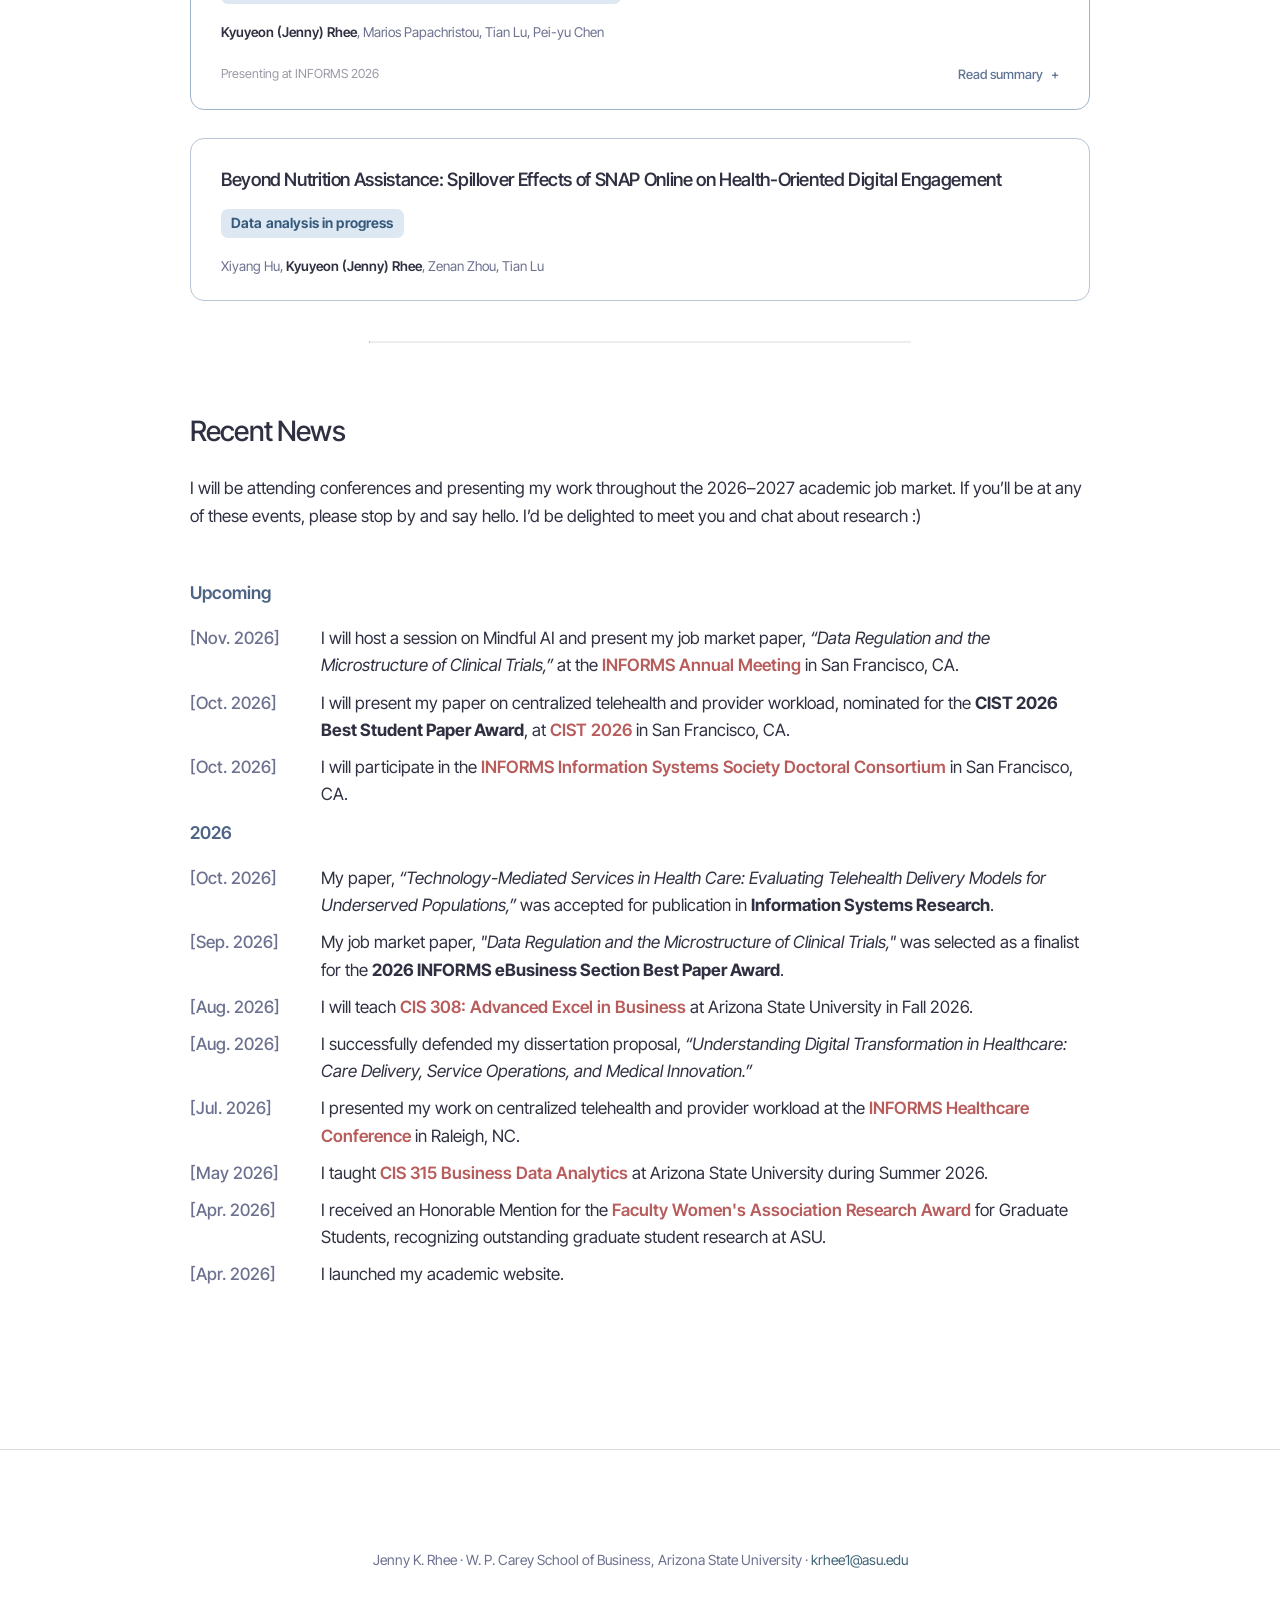
==== commit ba94f225: "Update index.html added teaching" ====
--- a/index.html
+++ b/index.html
@@ -52,6 +52,10 @@
 
       <li>
         <a href="about.html">About</a>
+      </li>
+
+      <li>
+        <a href="teaching.html">Teaching</a>
       </li>
 
       <li>
--- a/css/style.css
+++ b/css/style.css
@@ -769,3 +769,236 @@
     margin-bottom: 36px;
   }
 }
+
+
+/* =========================
+   Teaching Page
+   ========================= */
+
+.teaching-page {
+  width: 100%;
+  max-width: 900px;
+}
+
+.teaching-intro {
+  max-width: 900px;
+  margin-bottom: 56px;
+}
+
+.teaching-page > h1 {
+  margin: 0 0 34px;
+  font-size: 2.2rem;
+  font-weight: 600;
+  letter-spacing: -0.04em;
+}
+
+
+.teaching-intro p {
+  margin: 0;
+  font-size: 17px;
+  line-height: 1.7;
+  font-weight: 300;
+  letter-spacing: -0.01em;
+}
+
+.teaching-experience h2,
+.additional-teaching h2 {
+  margin-bottom: 28px;
+}
+
+.course-card {
+  margin-bottom: 34px;
+  padding: 28px 30px;
+  border: 1px solid var(--color-border-soft);
+  border-radius: 14px;
+  background: var(--color-surface);
+}
+
+.course-header {
+  display: flex;
+  justify-content: space-between;
+  align-items: flex-start;
+  gap: 24px;
+}
+
+.course-header h3 {
+  margin: 0 0 5px;
+  font-size: 1.18rem;
+  font-weight: 600;
+  line-height: 1.4;
+  letter-spacing: -0.02em;
+}
+
+.course-meta {
+  margin: 0;
+  font-size: 14px;
+  color: var(--color-text-muted);
+}
+
+.course-link {
+  flex-shrink: 0;
+  color: var(--color-accent);
+  text-decoration: none;
+  font-size: 14px;
+  font-weight: 500;
+}
+
+.course-link:hover {
+  color: var(--color-accent-strong);
+  text-decoration: underline;
+}
+
+.course-description {
+  margin: 22px 0 0;
+  font-size: 15.5px;
+  line-height: 1.65;
+  color: #4A4F55;
+}
+
+
+/* Evaluation */
+
+.teaching-evaluation {
+  display: grid;
+  grid-template-columns: repeat(4, minmax(0, 1fr));
+  gap: 0;
+
+  margin-top: 28px;
+  padding: 22px 0;
+
+  border-top: 1px solid var(--color-border-subtle);
+  border-bottom: 1px solid var(--color-border-subtle);
+}
+
+.evaluation-item {
+  display: flex;
+  flex-direction: column;
+  gap: 3px;
+
+  padding: 0 18px;
+
+  border-right: 1px solid var(--color-border-subtle);
+}
+
+.evaluation-item:first-child {
+  padding-left: 0;
+}
+
+.evaluation-item:last-child {
+  padding-right: 0;
+  border-right: 0;
+}
+
+.evaluation-score {
+  font-size: 1.28rem;
+  font-weight: 600;
+  line-height: 1.25;
+
+  color: var(--color-accent-strong);
+}
+
+.evaluation-score small {
+  font-size: 0.72em;
+  font-weight: 400;
+  color: var(--color-text-muted);
+}
+
+.evaluation-label {
+  margin-top: 3px;
+
+  font-size: 13px;
+  line-height: 1.35;
+  font-weight: 500;
+
+  color: var(--color-text);
+}
+
+.evaluation-benchmark {
+  margin-top: 2px;
+
+  font-size: 11.5px;
+  line-height: 1.35;
+
+  color: var(--color-text-subtle);
+}
+
+
+/* Additional teaching */
+
+.additional-teaching {
+  margin-top: 50px;
+}
+
+.teaching-history-item {
+  display: flex;
+  justify-content: space-between;
+  align-items: flex-start;
+  gap: 30px;
+  padding: 15px 0;
+  border-bottom: 1px solid var(--color-border-subtle);
+}
+
+.teaching-history-item:last-child {
+  border-bottom: 0;
+}
+
+.teaching-history-course {
+  font-weight: 500;
+  line-height: 1.45;
+}
+
+.teaching-history-meta {
+  margin-top: 2px;
+  font-size: 13.5px;
+  color: var(--color-text-muted);
+}
+
+.teaching-history-year {
+  flex-shrink: 0;
+  font-size: 13px;
+  color: var(--color-text-muted);
+}
+
+
+/* Teaching mobile */
+
+@media (max-width: 768px) {
+
+  .teaching-page {
+    max-width: 100%;
+  }
+
+  .course-card {
+    padding: 22px 20px;
+  }
+
+  .course-header {
+    flex-direction: column;
+    gap: 10px;
+  }
+
+  .teaching-evaluation {
+    grid-template-columns: repeat(2, 1fr);
+    row-gap: 22px;
+  }
+
+  .evaluation-item {
+    padding: 0 14px;
+  }
+
+  .evaluation-item:first-child {
+    padding-left: 0;
+  }
+
+  .evaluation-item:nth-child(2) {
+    border-right: 0;
+  }
+
+  .evaluation-item:nth-child(3) {
+    padding-left: 0;
+  }
+
+  .teaching-history-item {
+    gap: 16px;
+  }
+}
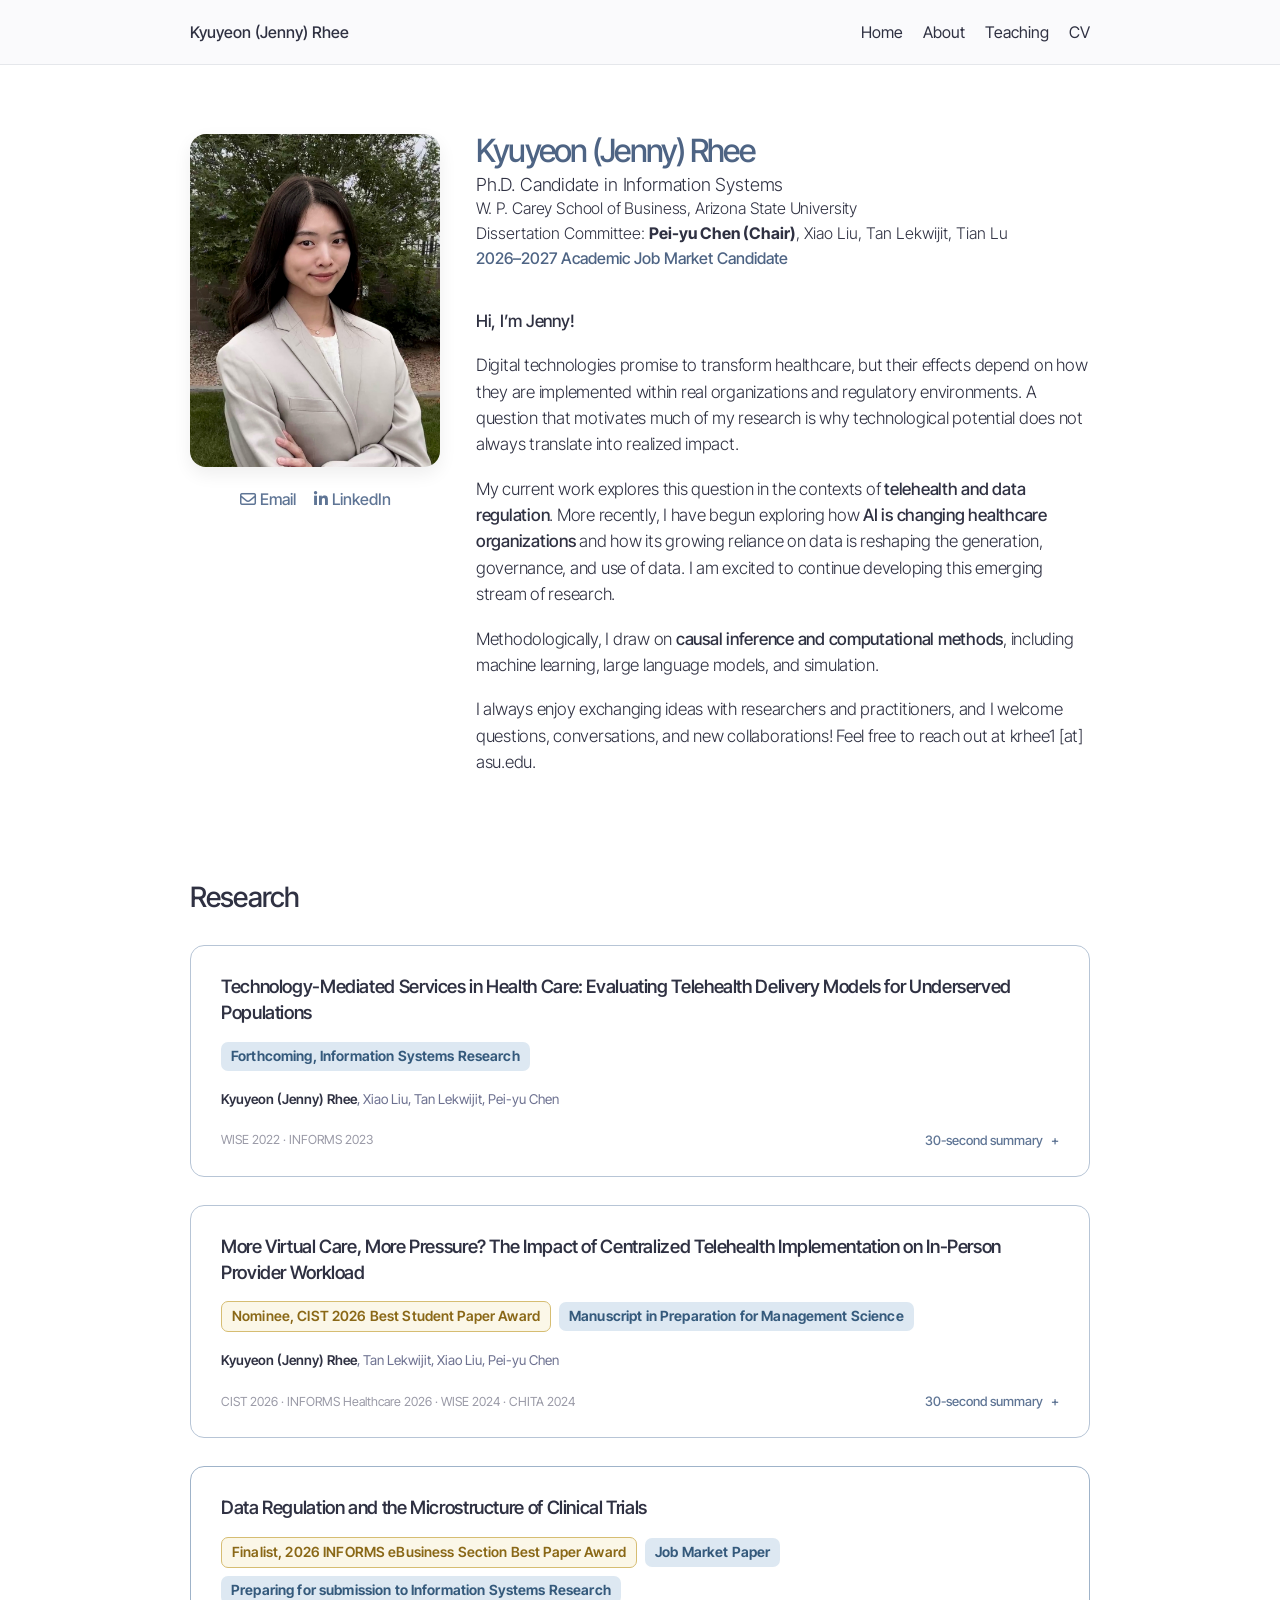
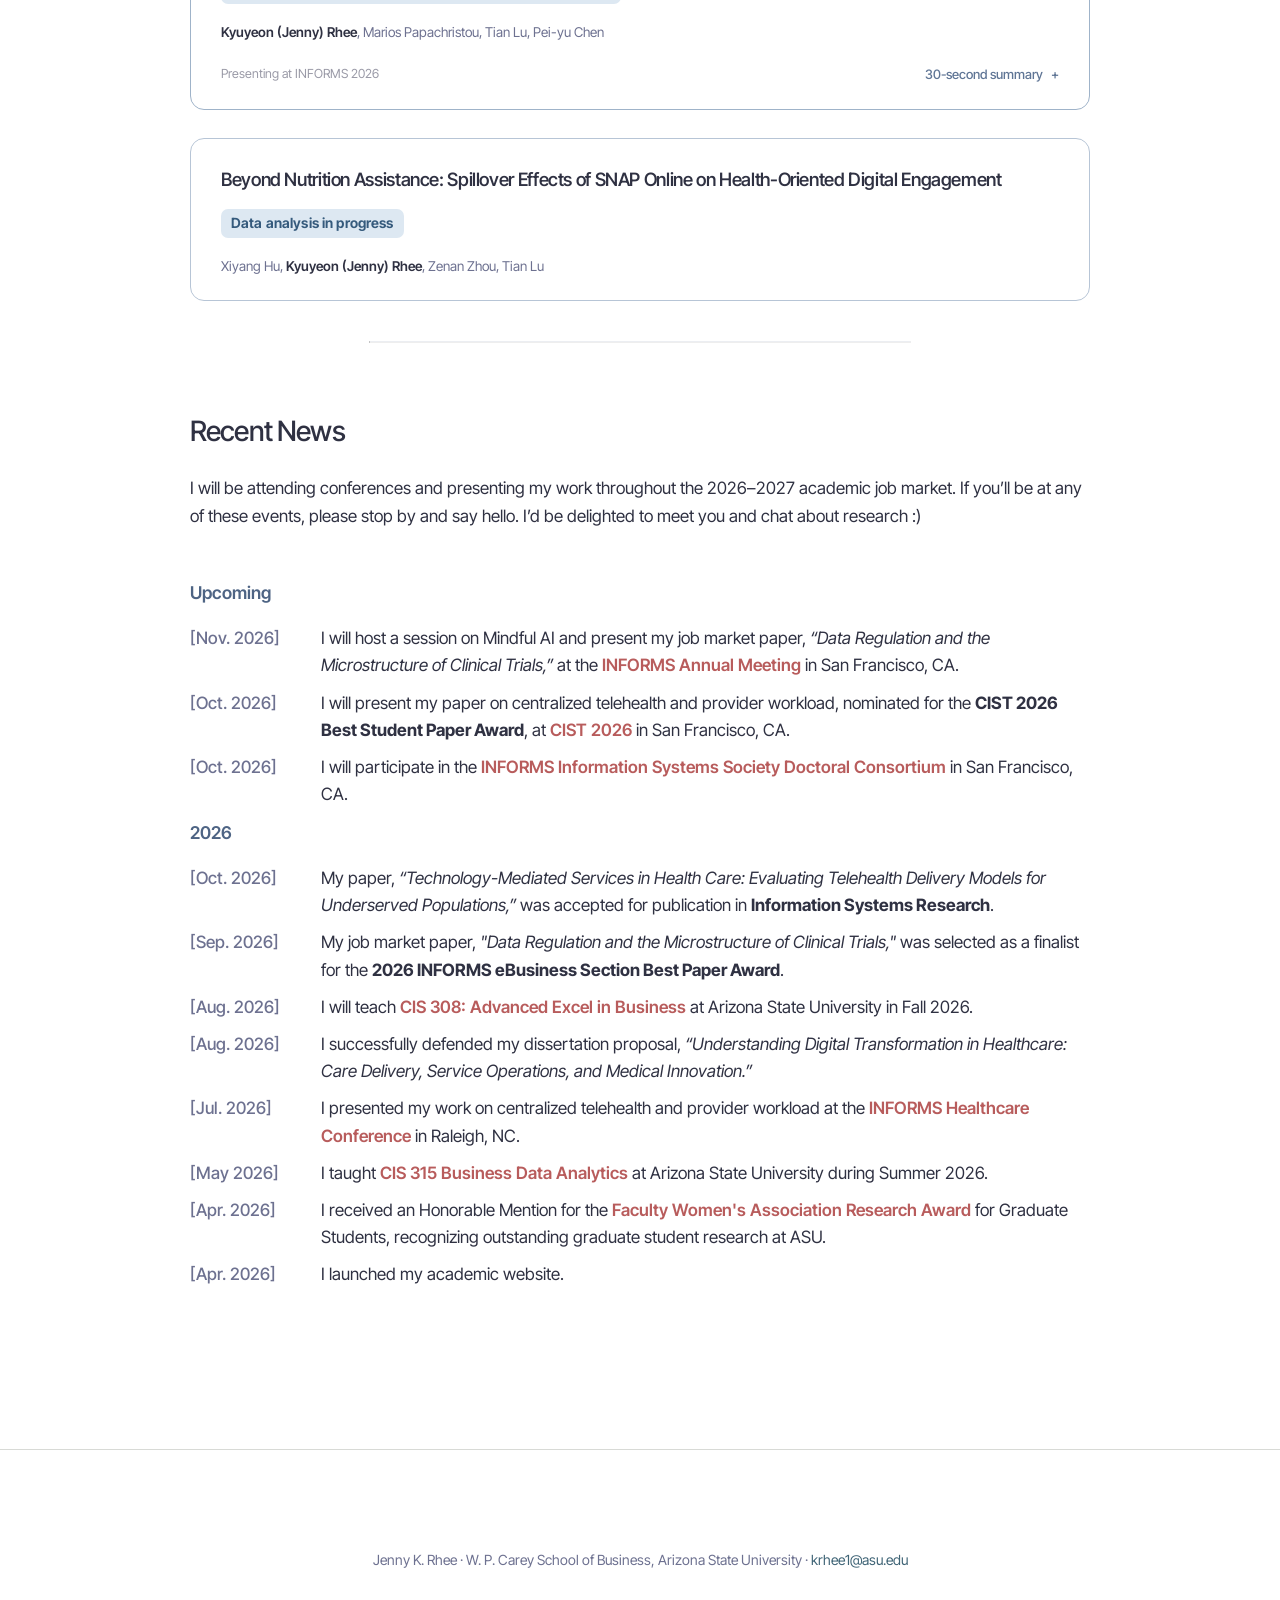
==== commit 4059d0cf: "Update index.html" ====
--- a/index.html
+++ b/index.html
@@ -224,8 +224,7 @@
 
           <div class="abstract-content">
             <p>
-This study starts from a puzzle: evidence on telehealth’s effectiveness is mixed. I argue that’s because telehealth isn’t a single intervention. I distinguish between two delivery models: one that connects patients at clinics with external specialists, and another that connects patients at home with their providers. The first relaxes search and verification frictions and is associated with greater access to mental health care; the second relaxes transportation and tracking frictions and is associated with better adherence to clinical protocols. So the question is not simply whether telehealth works, but which model works, for whom, and why.
-
+Evidence on telehealth’s effectiveness has been mixed, in part because telehealth encompasses distinct delivery models that address different barriers to care. We distinguish between two models: one that connects patients at clinics with external specialists, and another that connects patients at home with providers at the clinic. The first reduces search and verification frictions and is associated with greater access to mental health care, while the second reduces transportation and tracking frictions and is associated with better adherence to clinical protocols. Our findings highlight the importance of considering which telehealth model is implemented, the frictions it addresses, and the outcomes it is designed to improve.
             </p>
           </div>
 
@@ -262,14 +261,14 @@
         </span>
 
         <button class="abstract-toggle" type="button" aria-expanded="false">
-          Read summary <span>+</span>
+          30-second summary <span>+</span>
         </button>
 
       </div>
 
       <div class="abstract-content">
         <p>
-I study a health system that adopted centralized telehealth: a dedicated team provides virtual care, while primary care providers keep seeing patients in person. This design is meant to expand access while shielding in-person providers from additional burden. Whether it does, however, is unclear. For a provider, burden depends not just on how much demand arrives, but on when it arrives and who arrives. Exploiting random eligibility for the program, I find that instead of being shielded, in-person providers see more patients, face more volatile demand, and treat a sicker patient mix. In other words, telehealth doesn’t just take demand away from the clinic. It changes what’s left behind.
+We study a health system that adopted centralized telehealth, in which a dedicated team provides virtual care while primary care providers continue to see patients in person. This model is designed to expand access while shielding in-person providers from the additional workload associated with virtual care. We examine whether this organizational separation achieves that goal by considering multiple dimensions of provider workload, including the volume, timing, and clinical complexity of demand. Leveraging randomized patient eligibility for the program, we find that greater exposure to centralized telehealth increases in-person visit volume, makes demand more variable, and shifts the patient mix toward greater clinical complexity. These findings show that centralized telehealth can reshape, rather than simply divert, the demand faced by in-person providers.
         </p>
       </div>
 
@@ -308,14 +307,14 @@
         </span>
 
         <button class="abstract-toggle" type="button" aria-expanded="false">
-          Read summary <span>+</span>
+          30-second summary <span>+</span>
         </button>
 
       </div>
 
       <div class="abstract-content">
         <p>
-This paper examines how privacy regulation affects clinical trial design. Clinical trials generate evidence whose value can extend well beyond the sponsoring firm, while sponsors bear the costs of collecting and governing that data. The GDPR increased those costs for trials with European sites. Because European patients are not required for drug approval, sponsors can either comply or bypass, and each option carries a different cost, making the response a business choice rather than a legal mandate. Comparing sponsors with different pre-GDPR exposure to Europe, I find little change in planned enrollment or core measures of trial success, but selective reductions in longer-term and supplementary measures and shifts in trial activity away from GDPR jurisdictions. These changes matter downstream: trials conducted by more-exposed sponsors receive fewer citations from subsequent research, while geographic shifts move trials toward populations sponsors had studied before. The results suggest that firms preserve the components of evidence generation that are more tightly constrained by regulatory requirements, while adjusting more flexible margins.
+We examine how privacy regulation affects clinical trial design. Clinical trials generate evidence whose value can extend well beyond the sponsoring firm, while sponsors bear the costs of collecting and governing the underlying data. The GDPR increased these costs for trials involving European sites. Because European patient participation is not required for drug approval, sponsors retain discretion over whether to absorb the additional compliance costs or shift trial activity elsewhere, making regulatory exposure an organizational design consideration. Comparing sponsors with different levels of pre-GDPR exposure to Europe, we find little change in planned enrollment or core measures of trial success, but selective reductions in longer-term and supplementary measures and shifts in trial activity away from GDPR jurisdictions. These adjustments have downstream implications: trials conducted by more-exposed sponsors receive fewer citations from subsequent research, while geographic shifts move trials toward populations with which sponsors have greater prior experience. The findings suggest that firms preserve components of evidence generation that are more tightly constrained by regulatory requirements while adjusting along more flexible margins.
         </p>
       </div>
 
@@ -478,7 +477,7 @@
 
       button.firstChild.textContent = expanded
         ? "Hide summary "
-        : "Read summary ";
+        : "30-second summary ";
 
       button.setAttribute("aria-expanded", expanded);
     });
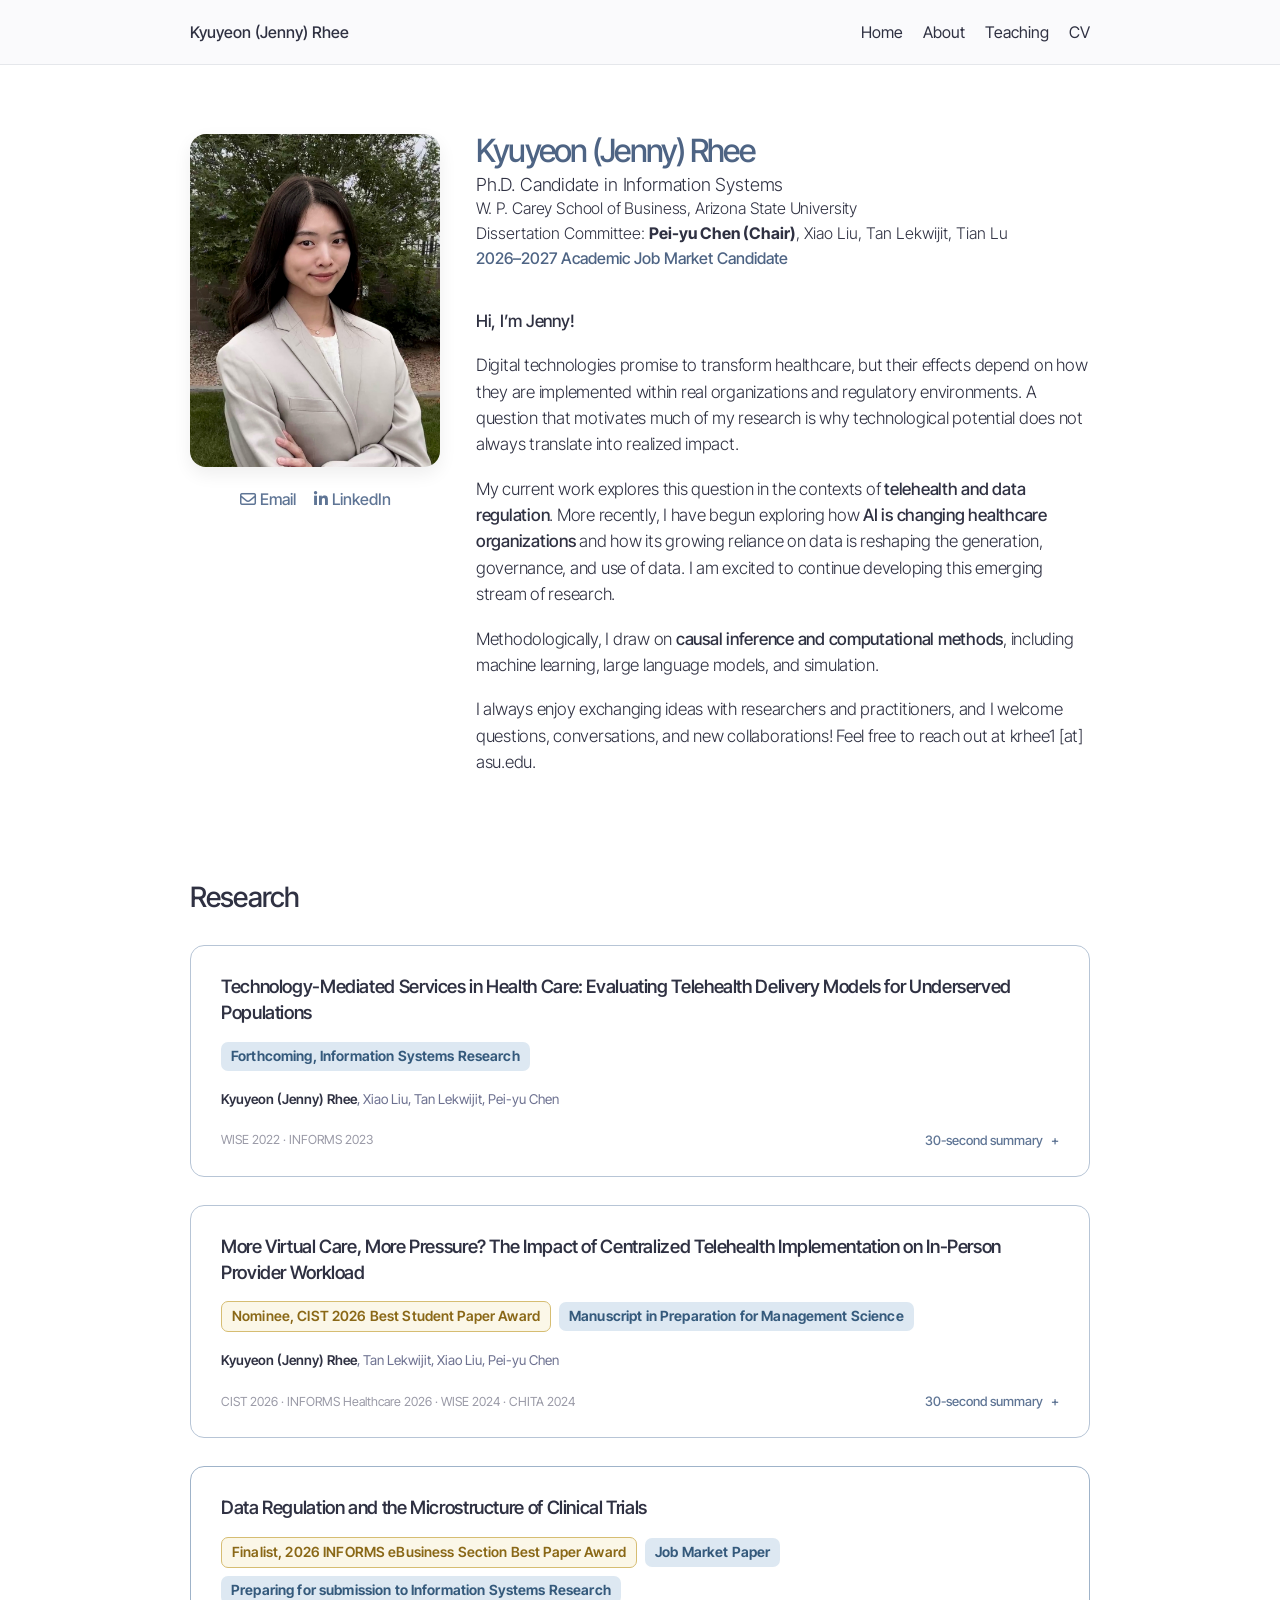
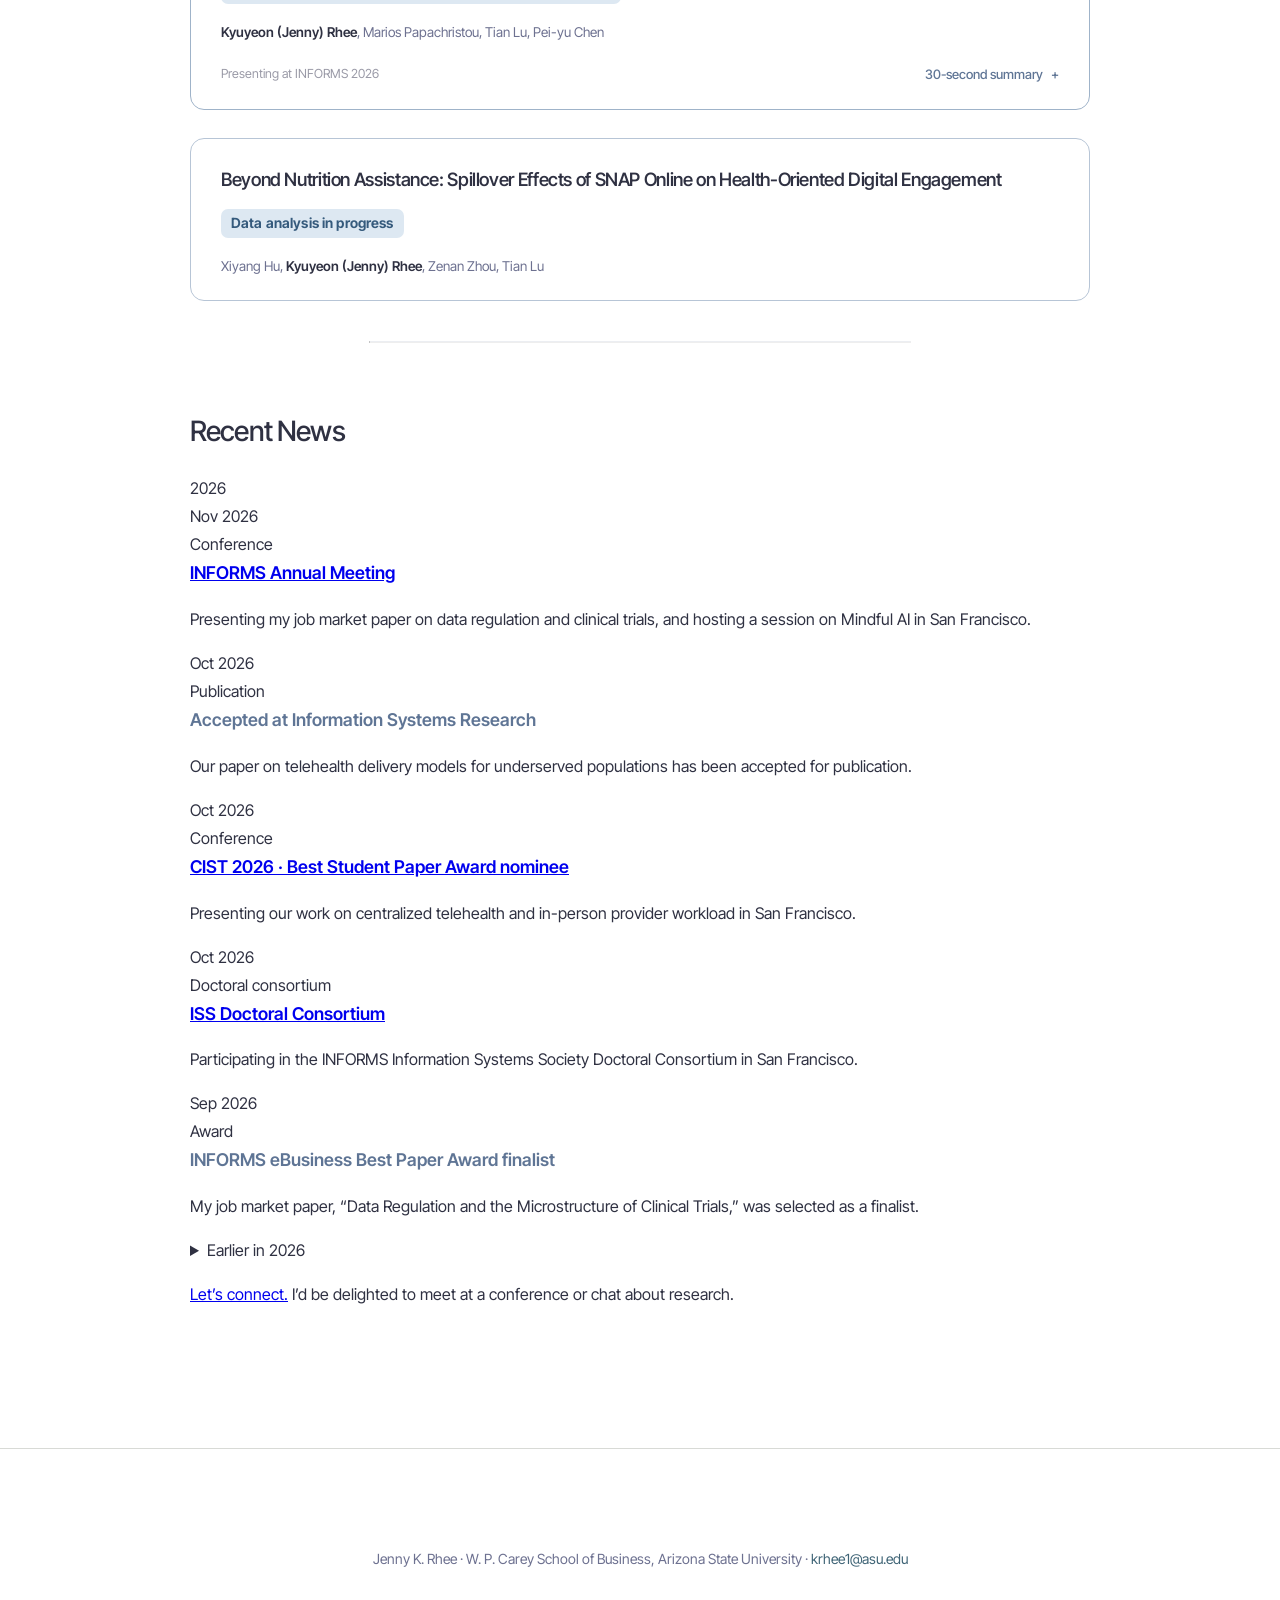
==== commit e41217ff: "Update index.html" ====
--- a/index.html
+++ b/index.html
@@ -348,111 +348,195 @@
 
 
 
-<section class="news fade-in" id="news">
-
-  <h2>Recent News</h2>
-
-  <!-- Invitation -->
-  <p class="news-invitation">
-    I will be attending conferences and presenting my work throughout the 2026–2027 academic job market. If you’ll be at any of these events, please stop by and say hello. I’d be delighted to meet you and chat about research :)
+<section class="news editorial-news fade-in" id="news">
+
+  <header class="news-header">
+    <h2>Recent News</h2>
+
+  </header>
+
+  <div class="news-year-label">
+    <span>2026</span>
+  </div>
+
+  <div class="news-feed">
+
+    <article class="news-entry">
+      <time datetime="2026-11">Nov 2026</time>
+
+      <div class="news-entry-content">
+        <span class="news-category">Conference</span>
+        <h3>
+          <a href="https://meetings.informs.org/wordpress/annual/"
+             target="_blank" rel="noopener noreferrer">
+            INFORMS Annual Meeting
+          </a>
+        </h3>
+        <p>
+          Presenting my job market paper on data regulation and clinical
+          trials, and hosting a session on Mindful AI in San Francisco.
+        </p>
+      </div>
+    </article>
+
+    <article class="news-entry news-publication">
+      <time datetime="2026-10">Oct 2026</time>
+
+      <div class="news-entry-content">
+        <span class="news-category">Publication</span>
+        <h3>Accepted at Information Systems Research</h3>
+        <p>
+          Our paper on telehealth delivery models for underserved
+          populations has been accepted for publication.
+        </p>
+      </div>
+    </article>
+
+    <article class="news-entry">
+      <time datetime="2026-10">Oct 2026</time>
+
+      <div class="news-entry-content">
+        <span class="news-category">Conference</span>
+        <h3>
+          <a href="https://cist2026.github.io"
+             target="_blank" rel="noopener noreferrer">
+            CIST 2026 · Best Student Paper Award nominee
+          </a>
+        </h3>
+        <p>
+          Presenting our work on centralized telehealth and in-person
+          provider workload in San Francisco.
+        </p>
+      </div>
+    </article>
+
+    <article class="news-entry">
+      <time datetime="2026-10">Oct 2026</time>
+
+      <div class="news-entry-content">
+        <span class="news-category">Doctoral consortium</span>
+        <h3>
+          <a href="https://cist2026.github.io/iss-events/#consortium"
+             target="_blank" rel="noopener noreferrer">
+            ISS Doctoral Consortium
+          </a>
+        </h3>
+        <p>
+          Participating in the INFORMS Information Systems Society
+          Doctoral Consortium in San Francisco.
+        </p>
+      </div>
+    </article>
+
+    <article class="news-entry">
+      <time datetime="2026-09">Sep 2026</time>
+
+      <div class="news-entry-content">
+        <span class="news-category">Award</span>
+        <h3>INFORMS eBusiness Best Paper Award finalist</h3>
+        <p>
+          My job market paper, “Data Regulation and the Microstructure
+          of Clinical Trials,” was selected as a finalist.
+        </p>
+      </div>
+    </article>
+
+  </div>
+
+  <details class="news-archive">
+    <summary>Earlier in 2026</summary>
+
+    <div class="news-feed">
+
+      <article class="news-entry">
+        <time datetime="2026-08">Aug 2026</time>
+
+        <div class="news-entry-content">
+          <span class="news-category">Teaching</span>
+          <h3>CIS 308 · Advanced Excel in Business</h3>
+          <p>
+            Teaching at Arizona State University in Fall 2026.
+          </p>
+        </div>
+      </article>
+
+      <article class="news-entry">
+        <time datetime="2026-08">Aug 2026</time>
+
+        <div class="news-entry-content">
+          <span class="news-category">Milestone</span>
+          <h3>Dissertation proposal defended</h3>
+          <p>
+            Understanding Digital Transformation in Healthcare:
+            Care Delivery, Service Operations, and Medical Innovation.
+          </p>
+        </div>
+      </article>
+
+      <article class="news-entry">
+        <time datetime="2026-07">Jul 2026</time>
+
+        <div class="news-entry-content">
+          <span class="news-category">Conference</span>
+          <h3>
+            <a href="https://meetings.informs.org/wordpress/healthcare/"
+               target="_blank" rel="noopener noreferrer">
+              INFORMS Healthcare Conference
+            </a>
+          </h3>
+          <p>
+            Presented our research on centralized telehealth and
+            provider workload in Raleigh, NC.
+          </p>
+        </div>
+      </article>
+
+      <article class="news-entry">
+        <time datetime="2026-05">May 2026</time>
+
+        <div class="news-entry-content">
+          <span class="news-category">Teaching</span>
+          <h3>CIS 315 · Business Data Analytics</h3>
+          <p>
+            Taught at Arizona State University during Summer 2026.
+          </p>
+        </div>
+      </article>
+
+      <article class="news-entry">
+        <time datetime="2026-04">Apr 2026</time>
+
+        <div class="news-entry-content">
+          <span class="news-category">Recognition</span>
+          <h3>Faculty Women’s Association Research Award</h3>
+          <p>
+            Received an Honorable Mention for graduate student
+            research at ASU.
+          </p>
+        </div>
+      </article>
+
+      <article class="news-entry">
+        <time datetime="2026-04">Apr 2026</time>
+
+        <div class="news-entry-content">
+          <span class="news-category">Website</span>
+          <h3>A new academic home online</h3>
+          <p>Launched my academic website.</p>
+        </div>
+      </article>
+
+    </div>
+  </details>
+
+  <p class="news-connect">
+    <a href="mailto:krhee1@asu.edu">Let’s connect.</a>
+    I’d be delighted to meet at a conference or chat about research.
   </p>
 
-  <!-- Upcoming -->
-  <div class="news-upcoming">
-    <h3>Upcoming</h3>
-
-    <ul class="news-list">
-
-      <li>
-        <span class="news-date">[Nov. 2026]</span>
-
-        <span class="news-text">
-          I will host a session on Mindful AI and present my job market paper, <em>“Data Regulation and the Microstructure of Clinical Trials,”</em> at the <a href="https://meetings.informs.org/wordpress/annual/" target="_blank" rel="noopener noreferrer"> INFORMS Annual Meeting </a> in San Francisco, CA.
-        </span>
-      </li>
-
-      <li>
-        <span class="news-date">[Oct. 2026]</span>
-
-        <span class="news-text"> I will present my paper on centralized telehealth and provider workload, nominated for the <strong>CIST 2026 Best Student Paper Award</strong>, at <a href="https://cist2026.github.io" target="_blank" rel="noopener noreferrer"> CIST 2026 </a> in San Francisco, CA.
-        </span>
-      </li>
-
-      <li>
-        <span class="news-date">[Oct. 2026]</span>
-
-        <span class="news-text"> I will participate in the <a href="https://cist2026.github.io/iss-events/#consortium" target="_blank" rel="noopener noreferrer"> INFORMS Information Systems Society Doctoral Consortium </a> in San Francisco, CA.
-        </span>
-      </li>
-
-
-
-		
-
-
-  <!-- 2026 -->
-  <div class="news-year">
-    <h3>2026</h3>
-
-    <ul class="news-list">
-
-      <li>
-        <span class="news-date">[Oct. 2026]</span>
-
-        <span class="news-text"> My paper, <em>“Technology-Mediated Services in Health Care: Evaluating Telehealth Delivery Models for Underserved Populations,”</em> was accepted for publication in <strong>Information Systems Research</strong>. </span>
-      </li>
-
-      <li>
-        <span class="news-date">[Sep. 2026]</span>
-
-        <span class="news-text"> My job market paper, <em>"Data Regulation and the Microstructure of Clinical Trials,"</em> was selected as a finalist for the <strong>2026 INFORMS eBusiness Section Best Paper Award</strong>. </span>
-      </li>
-		
-      <li>
-        <span class="news-date">[Aug. 2026]</span>
-
-        <span class="news-text"> I will teach <a href="https://docs.google.com/document/d/1AGOR0Mczq6Ezx9ynV7mQ8wzMPBIO70Eun30edevw8bk/edit?usp=sharing" target="_blank" rel="noopener noreferrer"> CIS 308: Advanced Excel in Business </a> at Arizona State University in Fall 2026. </span>
-      </li>
-
-      <li>
-        <span class="news-date">[Aug. 2026]</span>
-
-        <span class="news-text"> I successfully defended my dissertation proposal, <em>“Understanding Digital Transformation in Healthcare: Care Delivery, Service Operations, and Medical Innovation.”</em> </span>
-      </li>
-
-      <li>
-        <span class="news-date">[Jul. 2026]</span>
-
-        <span class="news-text"> I presented my work on centralized telehealth and provider workload at the <a href="https://meetings.informs.org/wordpress/healthcare/" target="_blank" rel="noopener noreferrer"> INFORMS Healthcare Conference </a> in Raleigh, NC. </span>
-      </li>
-
-      <li>
-        <span class="news-date">[May 2026]</span>
-
-        <span class="news-text"> I taught <a href="https://docs.google.com/document/d/17JxEjjcWonciHCqz4W6uE7zC8GpWSr_G1X8rMfqsYN0/edit?tab=t.0" target="_blank" rel="noopener noreferrer"> CIS 315 Business Data Analytics </a> at Arizona State University during Summer 2026.
-        </span>
-      </li>
-
-      <li>
-        <span class="news-date">[Apr. 2026]</span>
-
-        <span class="news-text"> I received an Honorable Mention for the <a href="https://www.linkedin.com/company/asufwa/" target="_blank" rel="noopener noreferrer"> Faculty Women's Association Research Award </a> for Graduate Students, recognizing outstanding graduate student research at ASU. </span>
-      </li>
-
-      <li>
-        <span class="news-date">[Apr. 2026]</span>
-
-        <span class="news-text"> I launched my academic website.
-        </span>
-      </li>
-
-    </ul>
-  </div>
-
-
-
-
-</section>	   
+</section>
+
+   
   </div>
 </main>
 
--- a/css/style.css
+++ b/css/style.css
@@ -303,7 +303,9 @@
 }
 
 /* Responsive */
+/* Responsive */
 @media (max-width: 768px) {
+
   nav {
     backdrop-filter: blur(6px);
   }
@@ -311,7 +313,7 @@
   .nav-inner {
     width: calc(100% - 32px);
     padding: 12px 0;
-    align-items: flex-start;
+    align-items: center;
   }
 
   .nav-brand {
@@ -327,24 +329,28 @@
     font-size: 0.95rem;
     line-height: 1.2;
   }
-  .nav-menu-overlay {
-    padding: 12px 16px;
-  }
-
-  .nav-menu-content {
-    padding: 12px 0;
-  }
-  .home-hero {
-    flex-direction: column;
-    align-items: center;
-  }
-
-  .home-photo img {
-    width: 175px;
-  }
+
   body {
     padding-top: 56px;
   }
+
+  /* Home hero */
+  .home-layout {
+    grid-template-columns: 1fr;
+    gap: 30px;
+  }
+
+  .home-photo {
+    align-items: center;
+  }
+
+  .home-photo img {
+    width: min(260px, 78vw);
+  }
+
+  .home-main {
+    width: 100%;
+    min-width: 0;
   }
 }
 
@@ -578,7 +584,7 @@
 }
 
 .news-upcoming h3 {
-  color: var(--color-event-accent);
+  color: var(--color-accent);
   font-weight: 650;
 }
 
@@ -593,7 +599,7 @@
 }
 
 .news-upcoming .news-text a {
-  color: var(--color-event-accent);
+  color: var(--color-accent);
   font-weight: 600;
   text-decoration: none;
 }
@@ -609,7 +615,7 @@
   margin: 0 0 16px;
   font-size: 1.1rem;
   font-weight: 600;
-  color: var(--color-accent-strong);
+  color: var(--color-accent);
 }
 
 .news-list {
@@ -641,7 +647,7 @@
 }
 
 .news-list a {
-  color: var(--color-accent-strong);
+  color: var(--color-accent);
   text-decoration: none;
 }
 
@@ -844,7 +850,7 @@
 }
 
 .course-link:hover {
-  color: var(--color-accent-strong);
+  color: var(--color-accent);
   text-decoration: underline;
 }
 
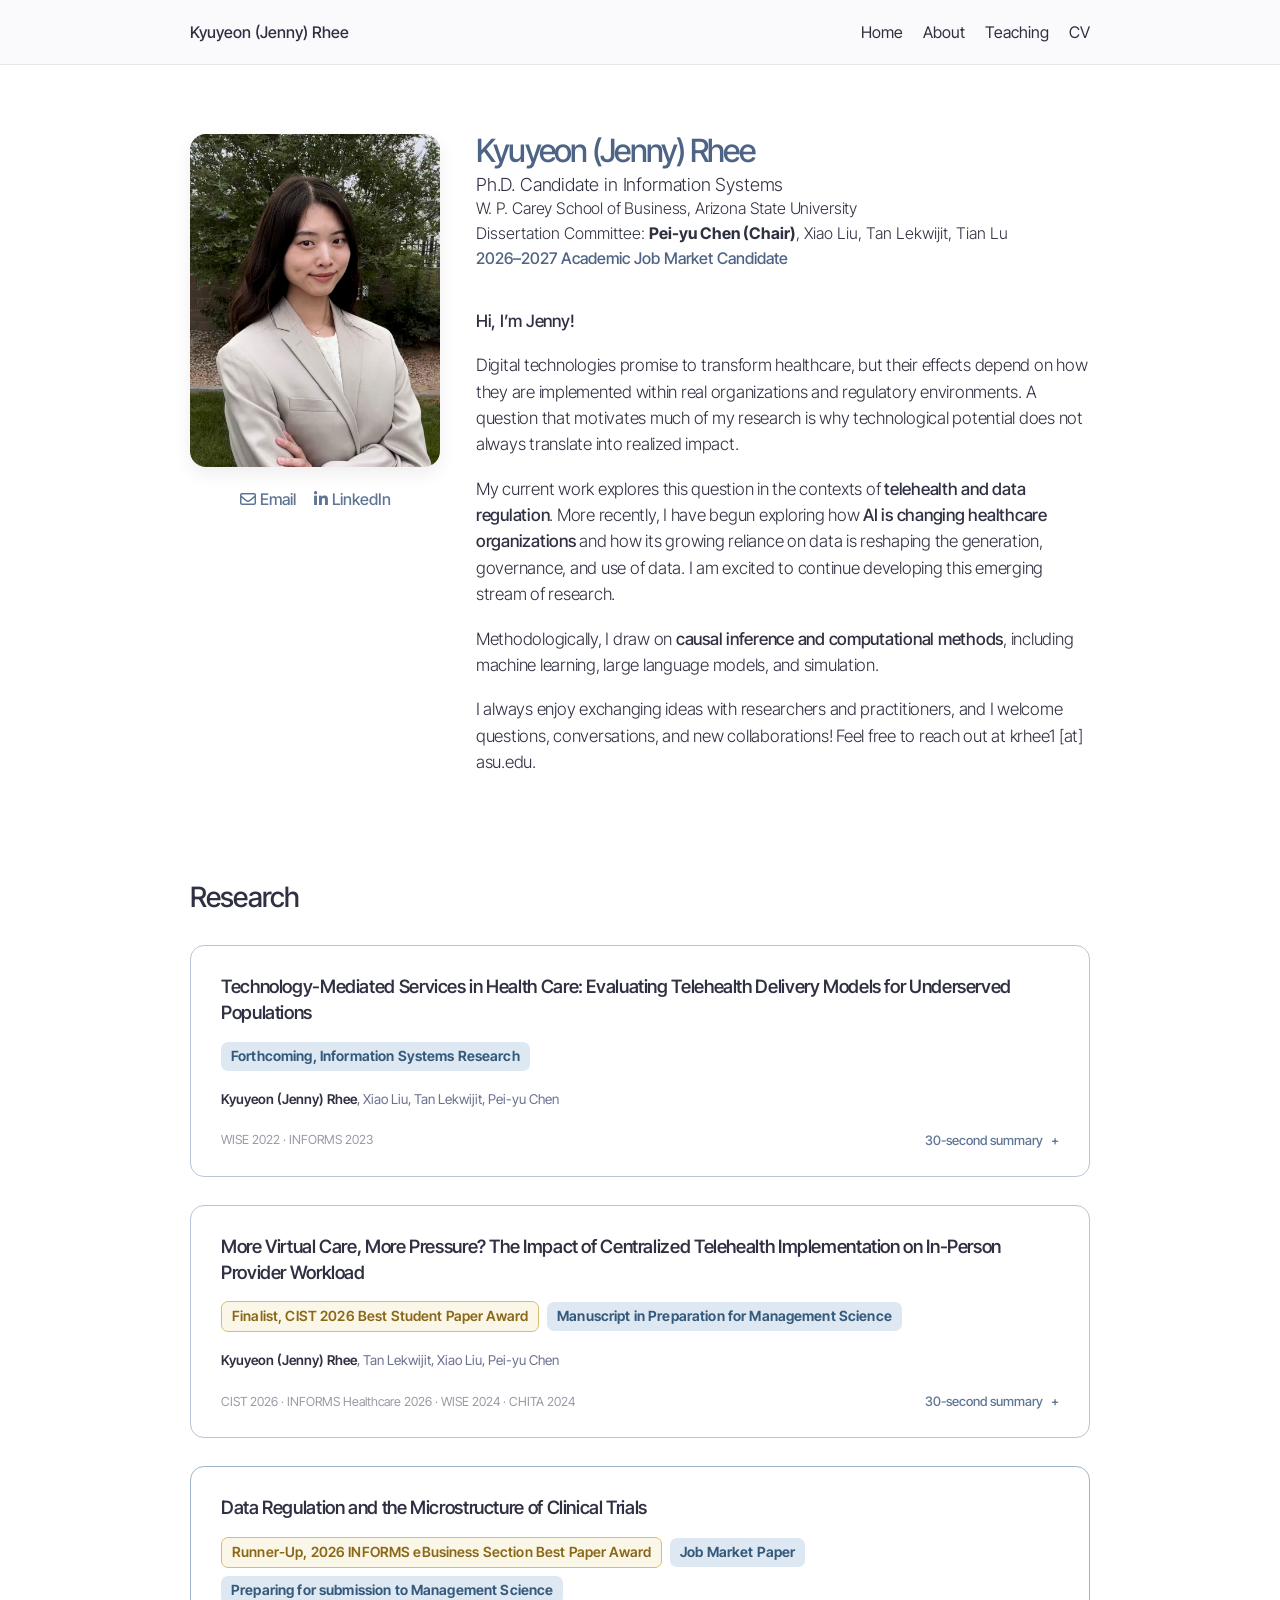
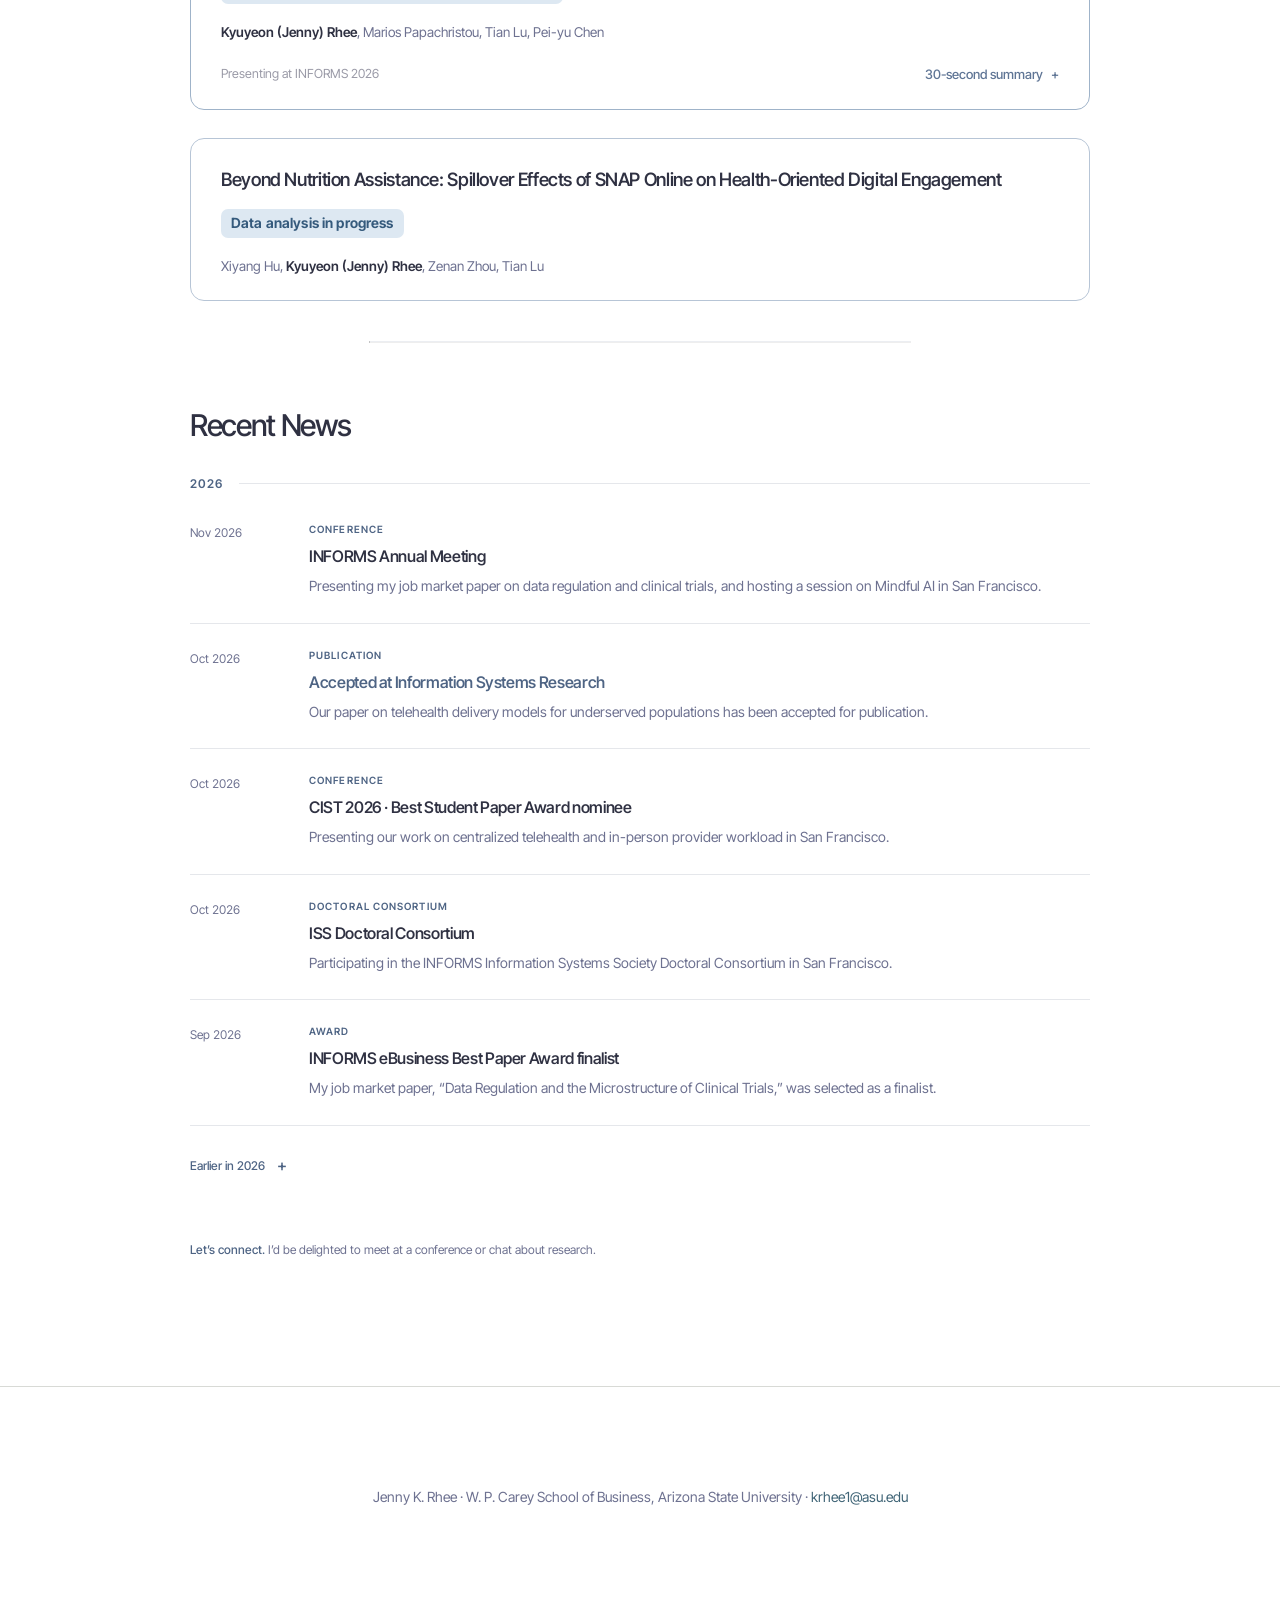
==== commit 0e0592c9: "Update index.html" ====
--- a/index.html
+++ b/index.html
@@ -240,7 +240,7 @@
 		
 		<div class="research-badges">
 		  <span class="status-badge award-badge">
-		    Nominee, CIST 2026 Best Student Paper Award
+		    Finalist, CIST 2026 Best Student Paper Award
 		  </span>
 
 		  <span class="status-badge">
@@ -285,11 +285,11 @@
 
       <div class="research-badges">
         <span class="status-badge award-badge">
-          Finalist, 2026 INFORMS eBusiness Section Best Paper Award
+          Runner-Up, 2026 INFORMS eBusiness Section Best Paper Award
         </span>
         <span class="status-badge jmp-badge">Job Market Paper</span>
         <span class="status-badge jmp-badge">
-          Preparing for submission to Information Systems Research
+          Preparing for submission to Management Science
         </span>
       </div>
 
--- a/css/style.css
+++ b/css/style.css
@@ -575,91 +575,208 @@
   display: block;
 }
 
-.news {
+/* Editorial News */
+
+.news.editorial-news {
   margin-top: 64px;
 }
 
-.news h2 {
-  margin: 0 0 18px;
-}
-
-.news-upcoming h3 {
-  color: var(--color-accent);
-  font-weight: 650;
-}
-
-.news-upcoming .news-date {
-  color: var(--color-text-muted);
-  font-weight: 500;
-}
-
-.news-upcoming .news-text {
+.editorial-news .news-header {
+  margin-bottom: 30px;
+}
+
+.news.editorial-news h2 {
+  margin: 0 0 12px;
   color: var(--color-text);
+  font-size: 30px;
+  font-weight: 500;
+  line-height: 1.2;
+  letter-spacing: -0.045em;
+}
+
+.editorial-news .news-subtitle {
+  margin: 0;
+  color: var(--color-text-muted);
+  font-size: 14px;
+  line-height: 1.7;
+}
+
+.editorial-news .news-year-label {
+  display: flex;
+  align-items: center;
+  gap: 16px;
+  margin-bottom: 4px;
+  color: var(--color-accent-strong);
+  font-size: 12px;
+  font-weight: 600;
+  letter-spacing: 0.08em;
+}
+
+.editorial-news .news-year-label::after {
+  content: "";
+  flex: 1;
+  height: 1px;
+  background: var(--color-border);
+}
+
+.editorial-news .news-entry {
+  display: grid;
+  grid-template-columns: 94px minmax(0, 1fr);
+  gap: 25px;
+  padding: 24px 0;
+  border-bottom: 1px solid var(--color-border);
+}
+
+.editorial-news .news-entry time {
+  padding-top: 1px;
+  color: var(--color-text-muted);
+  font-size: 12px;
+  line-height: 1.7;
+  font-variant-numeric: tabular-nums;
+  white-space: nowrap;
+}
+
+.editorial-news .news-category {
+  display: block;
+  margin-bottom: 8px;
+  color: var(--color-accent-strong);
+  font-size: 10px;
+  font-weight: 600;
+  line-height: 1.4;
+  letter-spacing: 0.11em;
+  text-transform: uppercase;
+}
+
+.news.editorial-news .news-entry h3 {
+  margin: 0;
+  color: var(--color-text);
+  font-size: 16px;
+  font-weight: 550;
+  line-height: 1.5;
+  letter-spacing: -0.022em;
+}
+
+.news.editorial-news .news-publication h3 {
+  color: var(--color-accent-strong);
+}
+
+.editorial-news .news-entry h3 a {
+  color: inherit;
+  text-decoration: none;
+  text-underline-offset: 4px;
+  text-decoration-thickness: 1px;
+  transition: color 0.2s ease;
+}
+
+.editorial-news .news-entry h3 a:hover {
+  color: var(--color-accent-strong);
+  text-decoration: underline;
+}
+
+.editorial-news .news-entry p {
+  margin: 6px 0 0;
+  color: var(--color-text-muted);
+  font-size: 14px;
   font-weight: 400;
-}
-
-.news-upcoming .news-text a {
-  color: var(--color-accent);
-  font-weight: 600;
+  line-height: 1.75;
+}
+
+/* Expandable archive */
+
+.editorial-news .news-archive {
+  margin-top: 22px;
+}
+
+.editorial-news .news-archive summary {
+  display: flex;
+  align-items: center;
+  gap: 12px;
+  width: fit-content;
+  padding: 5px 0;
+  color: var(--color-accent-strong);
+  font-size: 12px;
+  font-weight: 500;
+  line-height: 1.6;
+  cursor: pointer;
+  list-style: none;
+}
+
+.editorial-news .news-archive summary::-webkit-details-marker {
+  display: none;
+}
+
+.editorial-news .news-archive summary::after {
+  content: "+";
+  font-size: 16px;
+}
+
+.editorial-news .news-archive[open] summary::after {
+  content: "−";
+}
+
+.editorial-news .news-archive[open] summary {
+  margin-bottom: 12px;
+}
+
+/* Contact invitation */
+
+.editorial-news .news-connect {
+  margin: 34px 0 0;
+  padding-top: 22px;
+  color: var(--color-text-muted);
+  font-size: 12px;
+  line-height: 1.85;
+}
+
+.editorial-news .news-connect a {
+  color: var(--color-accent-strong);
+  font-weight: 500;
   text-decoration: none;
 }
 
-.news-upcoming .news-text a:hover {
+.editorial-news .news-connect a:hover {
   text-decoration: underline;
-}
-
-.news-year {
-  margin-bottom: 36px;
-}
-.news h3 {
-  margin: 0 0 16px;
-  font-size: 1.1rem;
-  font-weight: 600;
-  color: var(--color-accent);
-}
-
-.news-list {
-  list-style: none;
-  margin: 0;
-  padding: 0;
-}
-
-.news-list li {
-  display: grid;
-  grid-template-columns: 115px minmax(0, 1fr);
-  column-gap: 16px;
-  align-items: start;
-  margin-bottom: 10px;
-  font-size: 17px;
-  line-height: 1.6;
-}
-
-.news-list li::before {
-  position: absolute;
-  left: 0;
-  color: var(--color-text-muted);
-}
-
-.news-date {
-  color: var(--color-text-muted);
-  font-weight: 450;
-  white-space: nowrap;
-}
-
-.news-list a {
-  color: var(--color-accent);
-  text-decoration: none;
-}
-
-.news-list a:hover {
-  text-decoration: underline;
-}
-
-.news-invitation {
-  max-width: 100%;
-  margin: 0 0 48px;
-  font-size: 17px;
-  line-height: 1.65;
+  text-underline-offset: 4px;
+}
+
+.editorial-news a:focus-visible,
+.editorial-news summary:focus-visible {
+  outline: 2px solid var(--color-accent);
+  outline-offset: 5px;
+}
+
+/* Mobile */
+
+@media (max-width: 600px) {
+  .news.editorial-news h2 {
+    font-size: 27px;
+  }
+
+  .editorial-news .news-subtitle {
+    font-size: 13px;
+  }
+
+  .editorial-news .news-entry {
+    grid-template-columns: minmax(0, 1fr);
+    gap: 9px;
+    padding: 23px 0;
+  }
+
+  .editorial-news .news-entry time {
+    font-size: 11px;
+  }
+
+  .editorial-news .news-category {
+    display: none;
+  }
+
+  .news.editorial-news .news-entry h3 {
+    font-size: 15px;
+  }
+
+  .editorial-news .news-entry p {
+    font-size: 13px;
+  }
 }
 
 .abstract-content p {
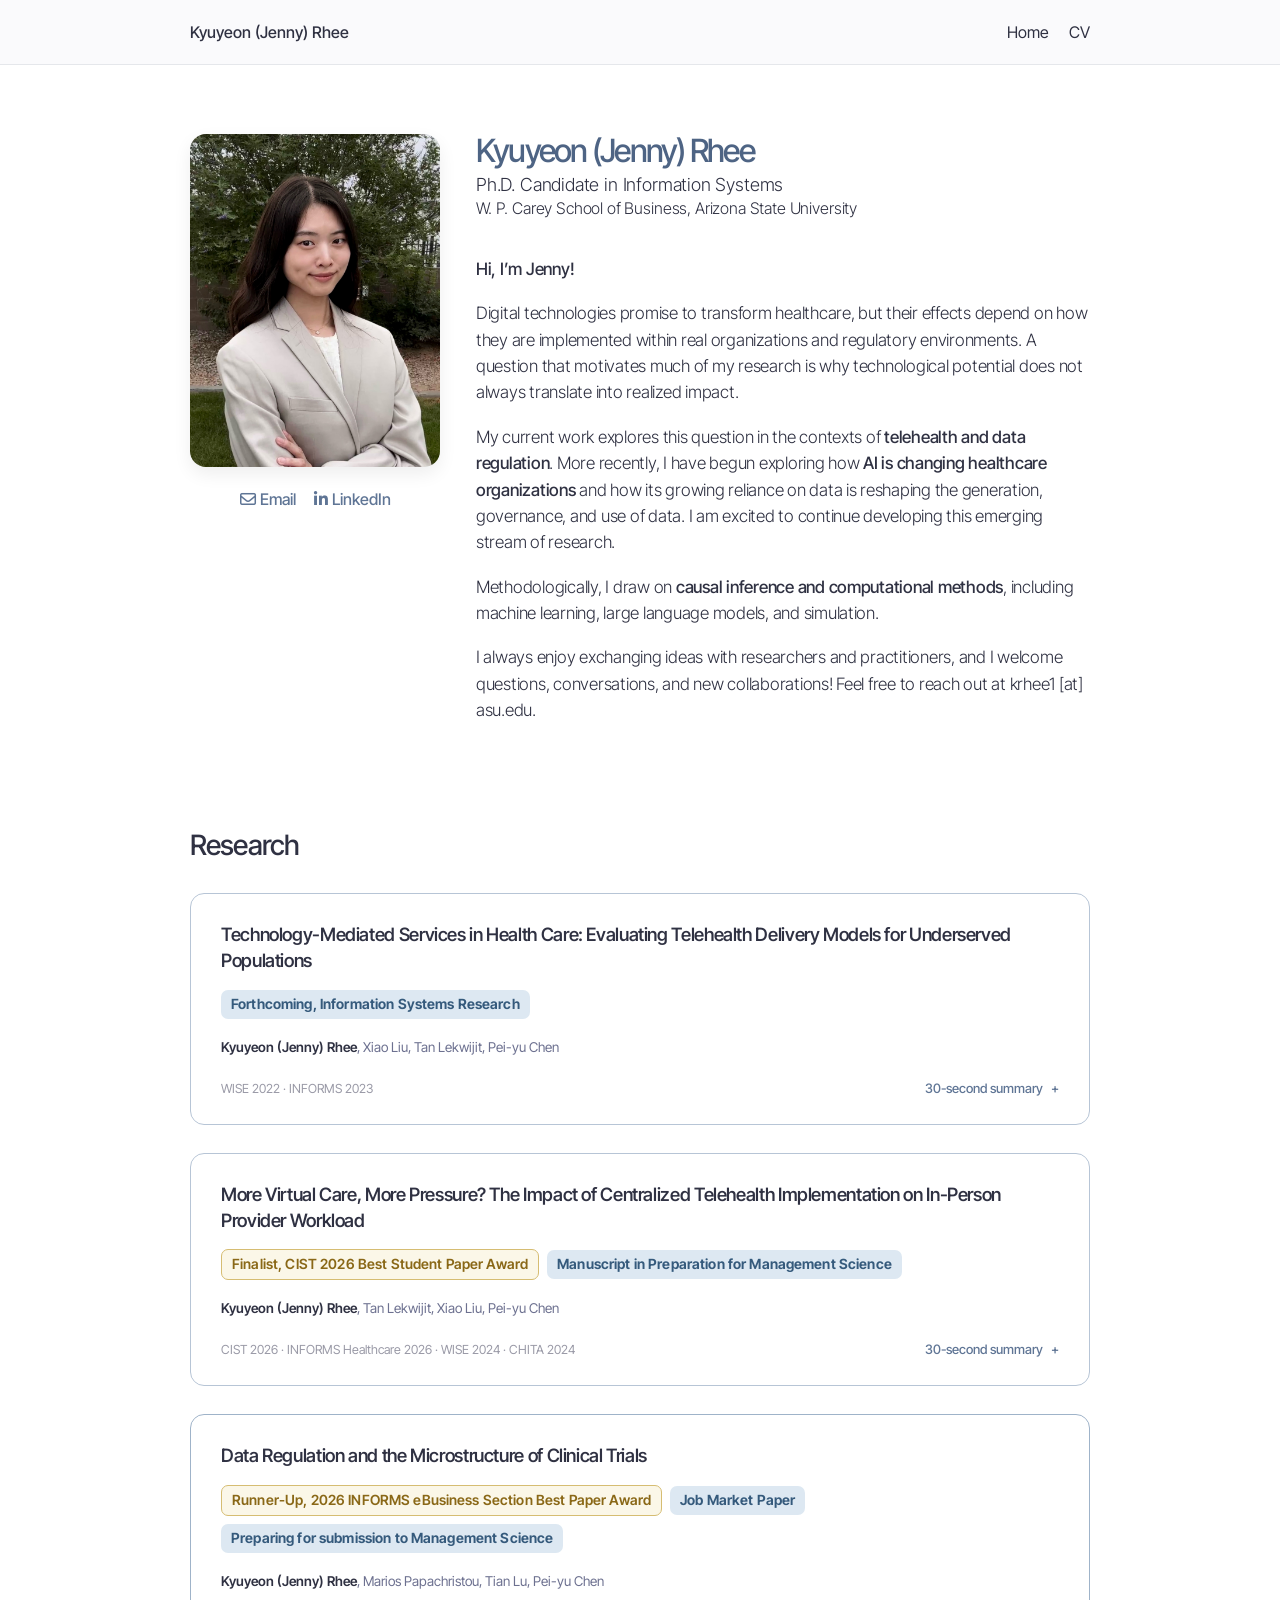
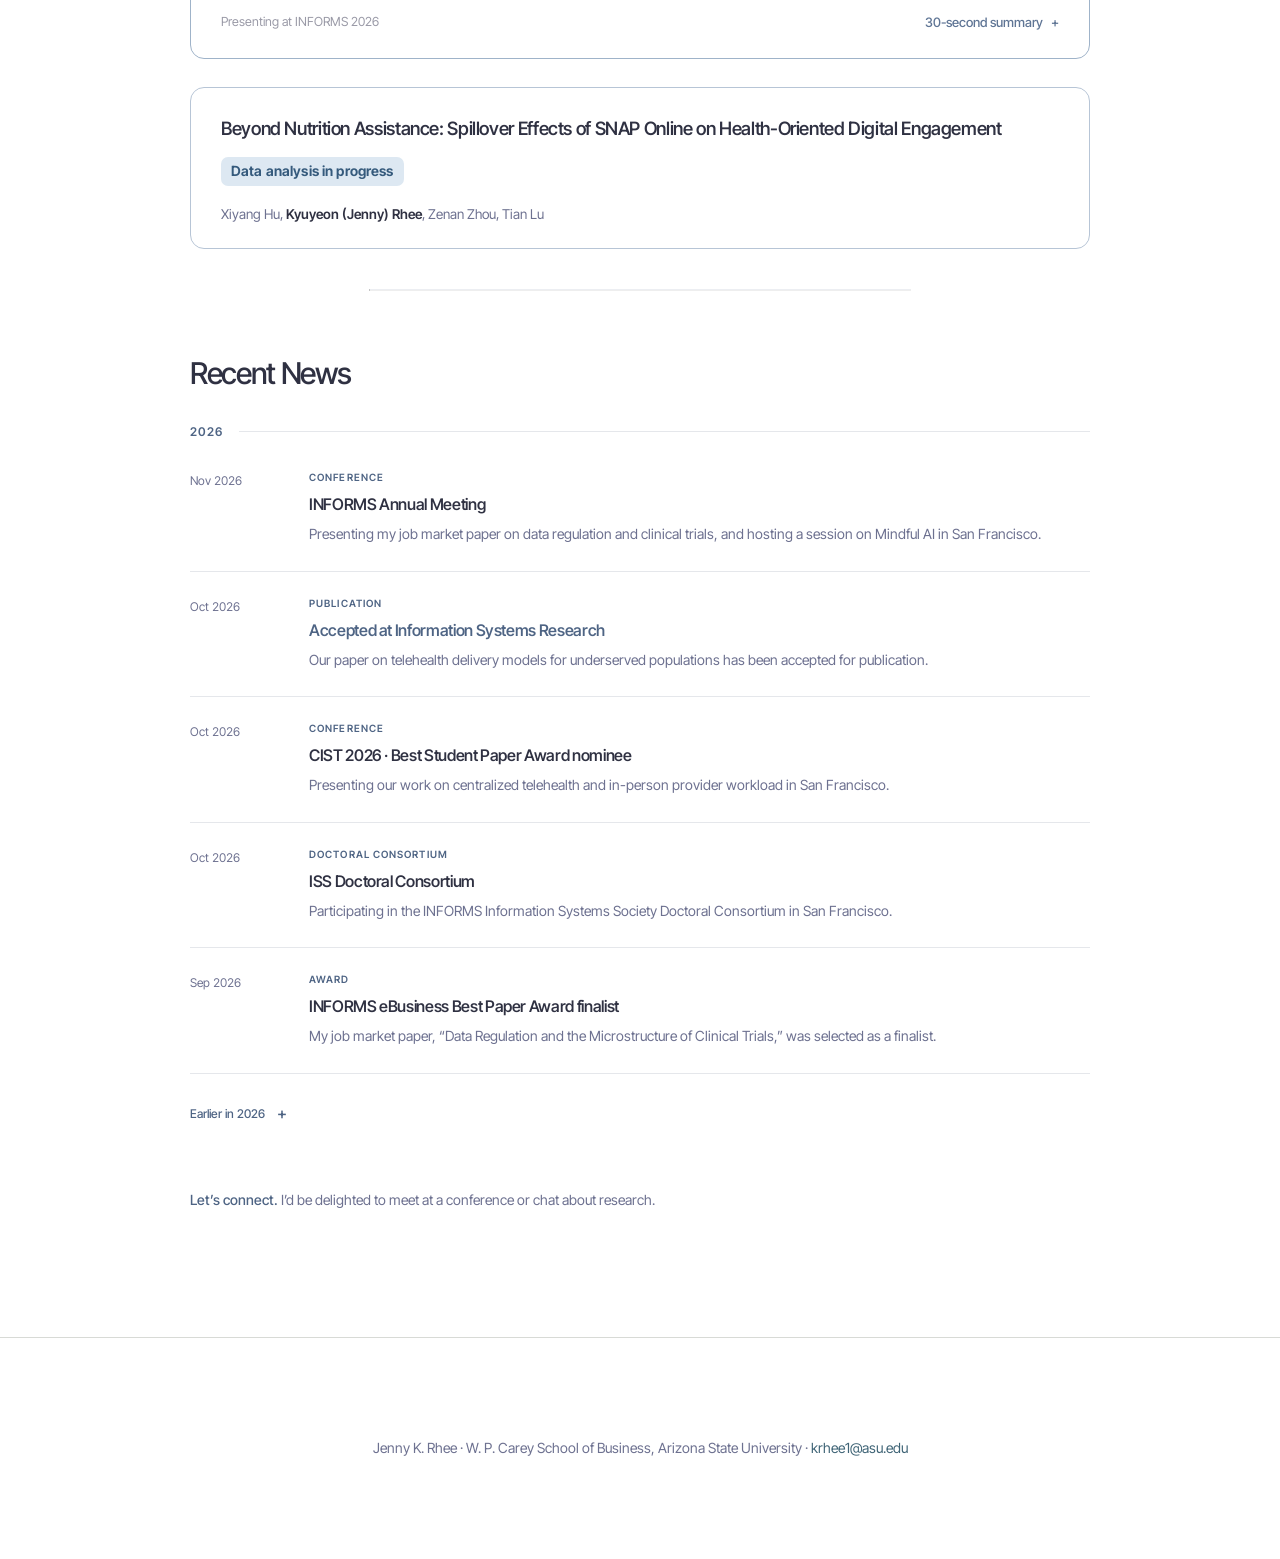
==== commit 93064a98: "Update index.html" ====
--- a/index.html
+++ b/index.html
@@ -49,14 +49,14 @@
       <li>
         <a href="index.html">Home</a>
       </li>
-
+<!-- 
       <li>
         <a href="about.html">About</a>
-      </li>
-
-      <li>
+      </li> -->
+
+      <!-- <li>
         <a href="teaching.html">Teaching</a>
-      </li>
+      </li> -->
 
       <li>
         <a href="cv.html">CV</a>
@@ -95,7 +95,7 @@
   </div>
 
   <div class="home-main">
-
+	  
     <div class="home-info">
       <h1>Kyuyeon (Jenny) Rhee</h1>
       <p class="title">Ph.D. Candidate in Information Systems</p>
@@ -103,14 +103,14 @@
         W. P. Carey School of Business, Arizona State University
       </p>
 
-      <p class="committee">
+      <!-- <p class="committee">
         Dissertation Committee:
         <strong>Pei-yu Chen (Chair)</strong>, Xiao Liu, Tan Lekwijit, Tian Lu
       </p>
 
       <p class="job-market">
         2026–2027 Academic Job Market Candidate
-      </p>
+      </p> -->
     </div>
 
     <div class="bio">
--- a/css/style.css
+++ b/css/style.css
@@ -597,7 +597,7 @@
 .editorial-news .news-subtitle {
   margin: 0;
   color: var(--color-text-muted);
-  font-size: 14px;
+  font-size: 20px;
   line-height: 1.7;
 }
 
@@ -724,7 +724,7 @@
   margin: 34px 0 0;
   padding-top: 22px;
   color: var(--color-text-muted);
-  font-size: 12px;
+  font-size: 14px;
   line-height: 1.85;
 }
 
